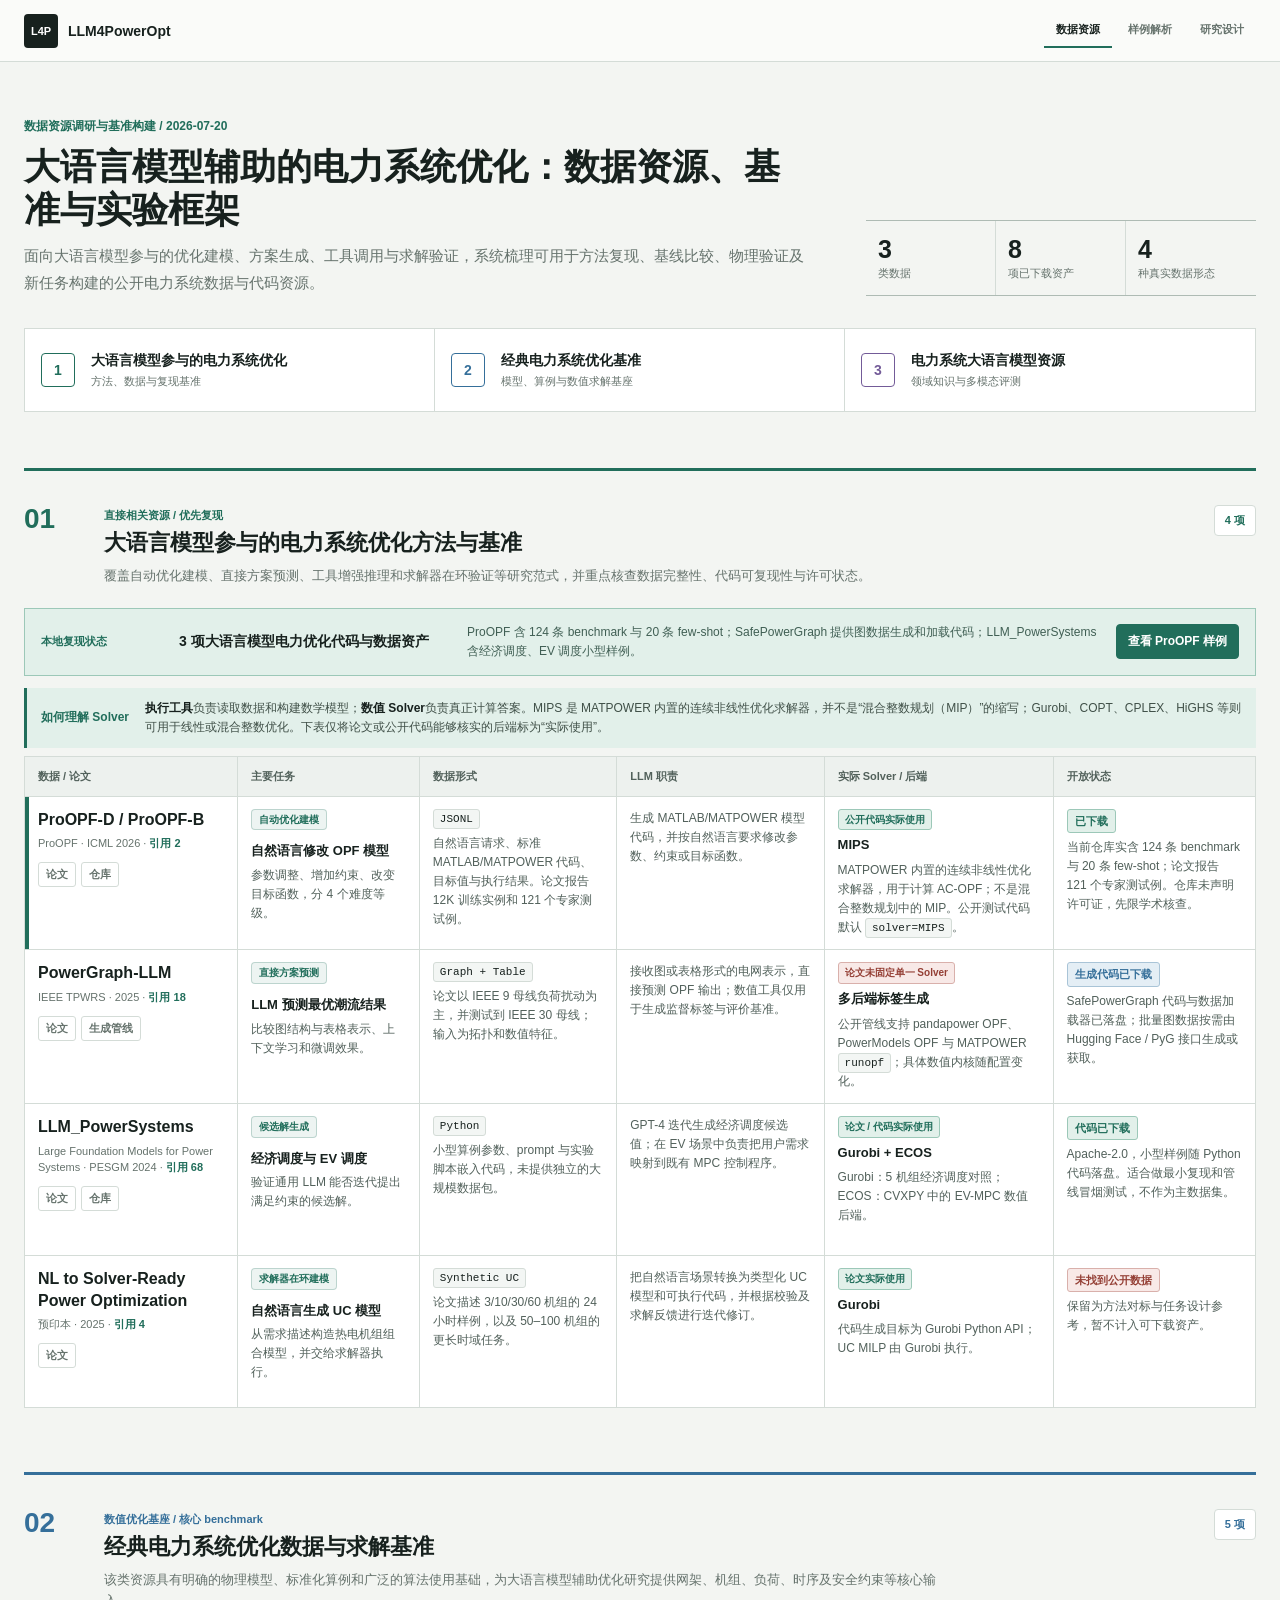
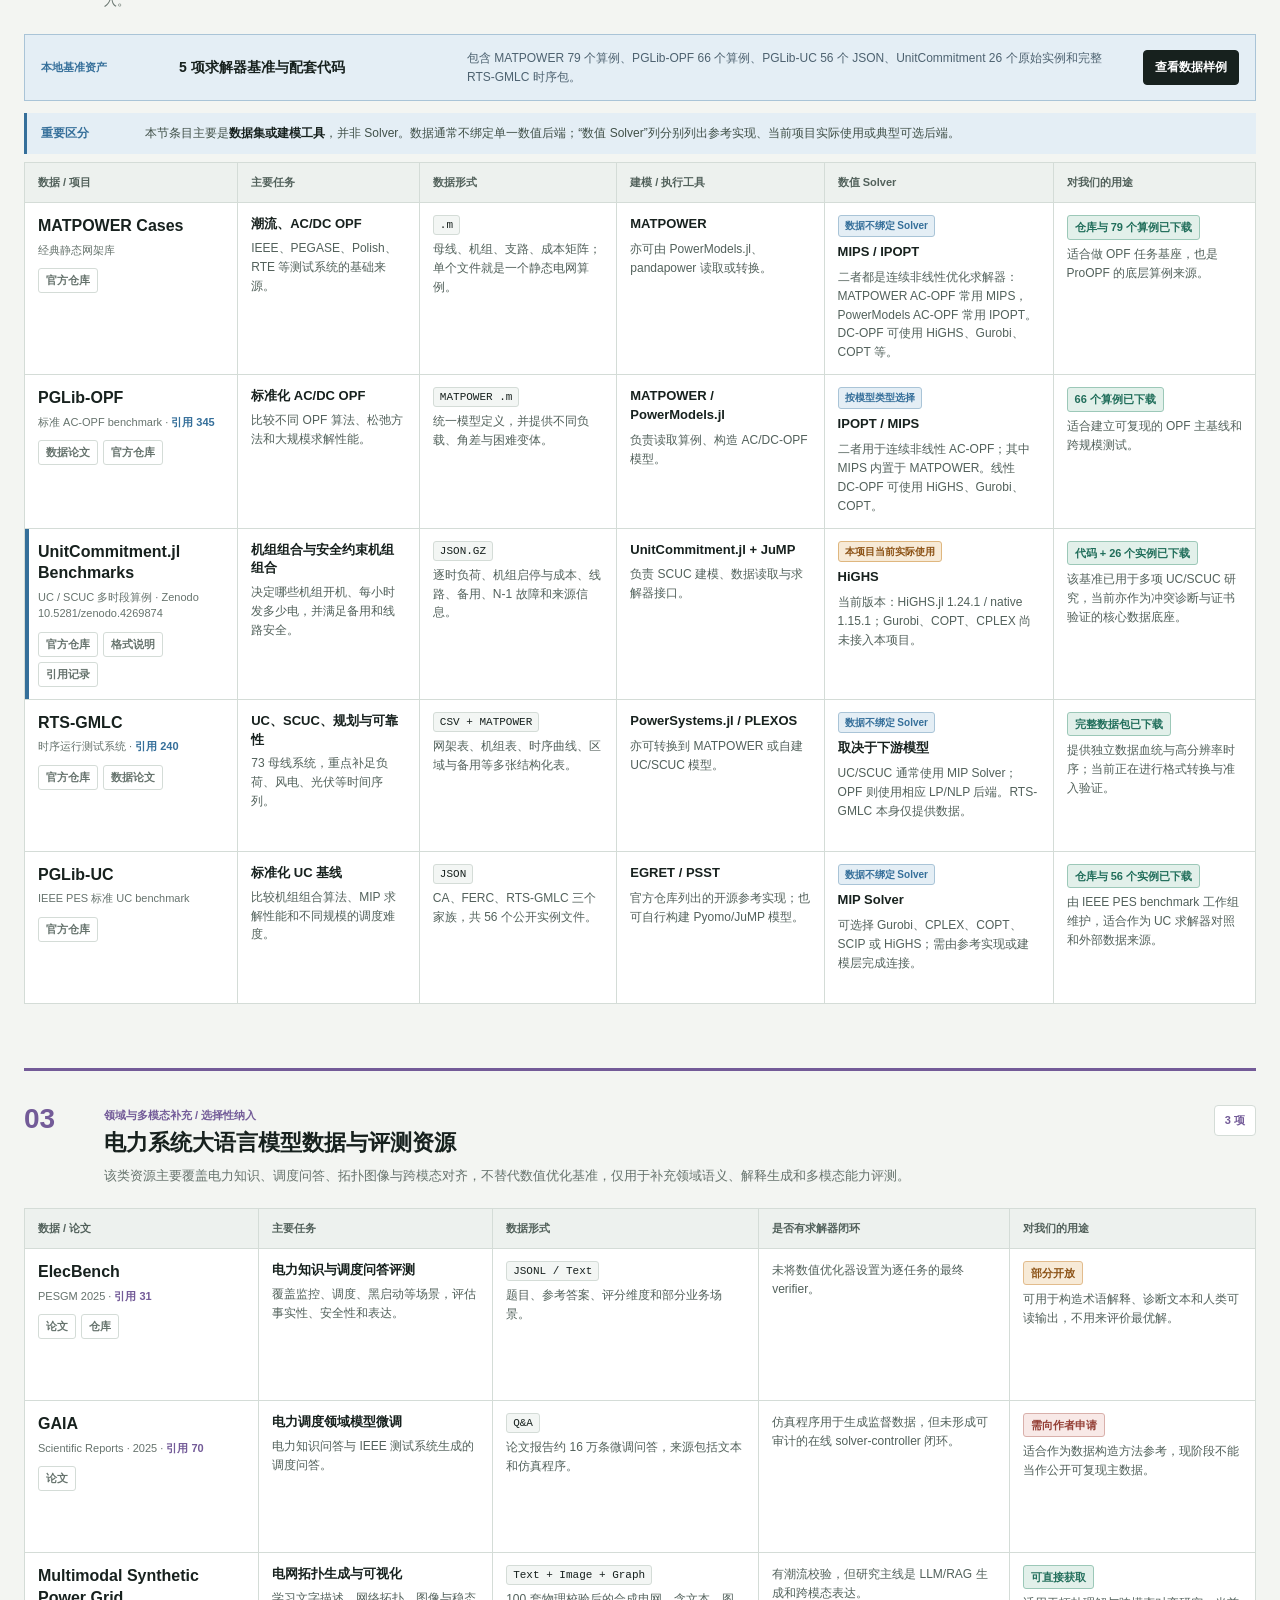
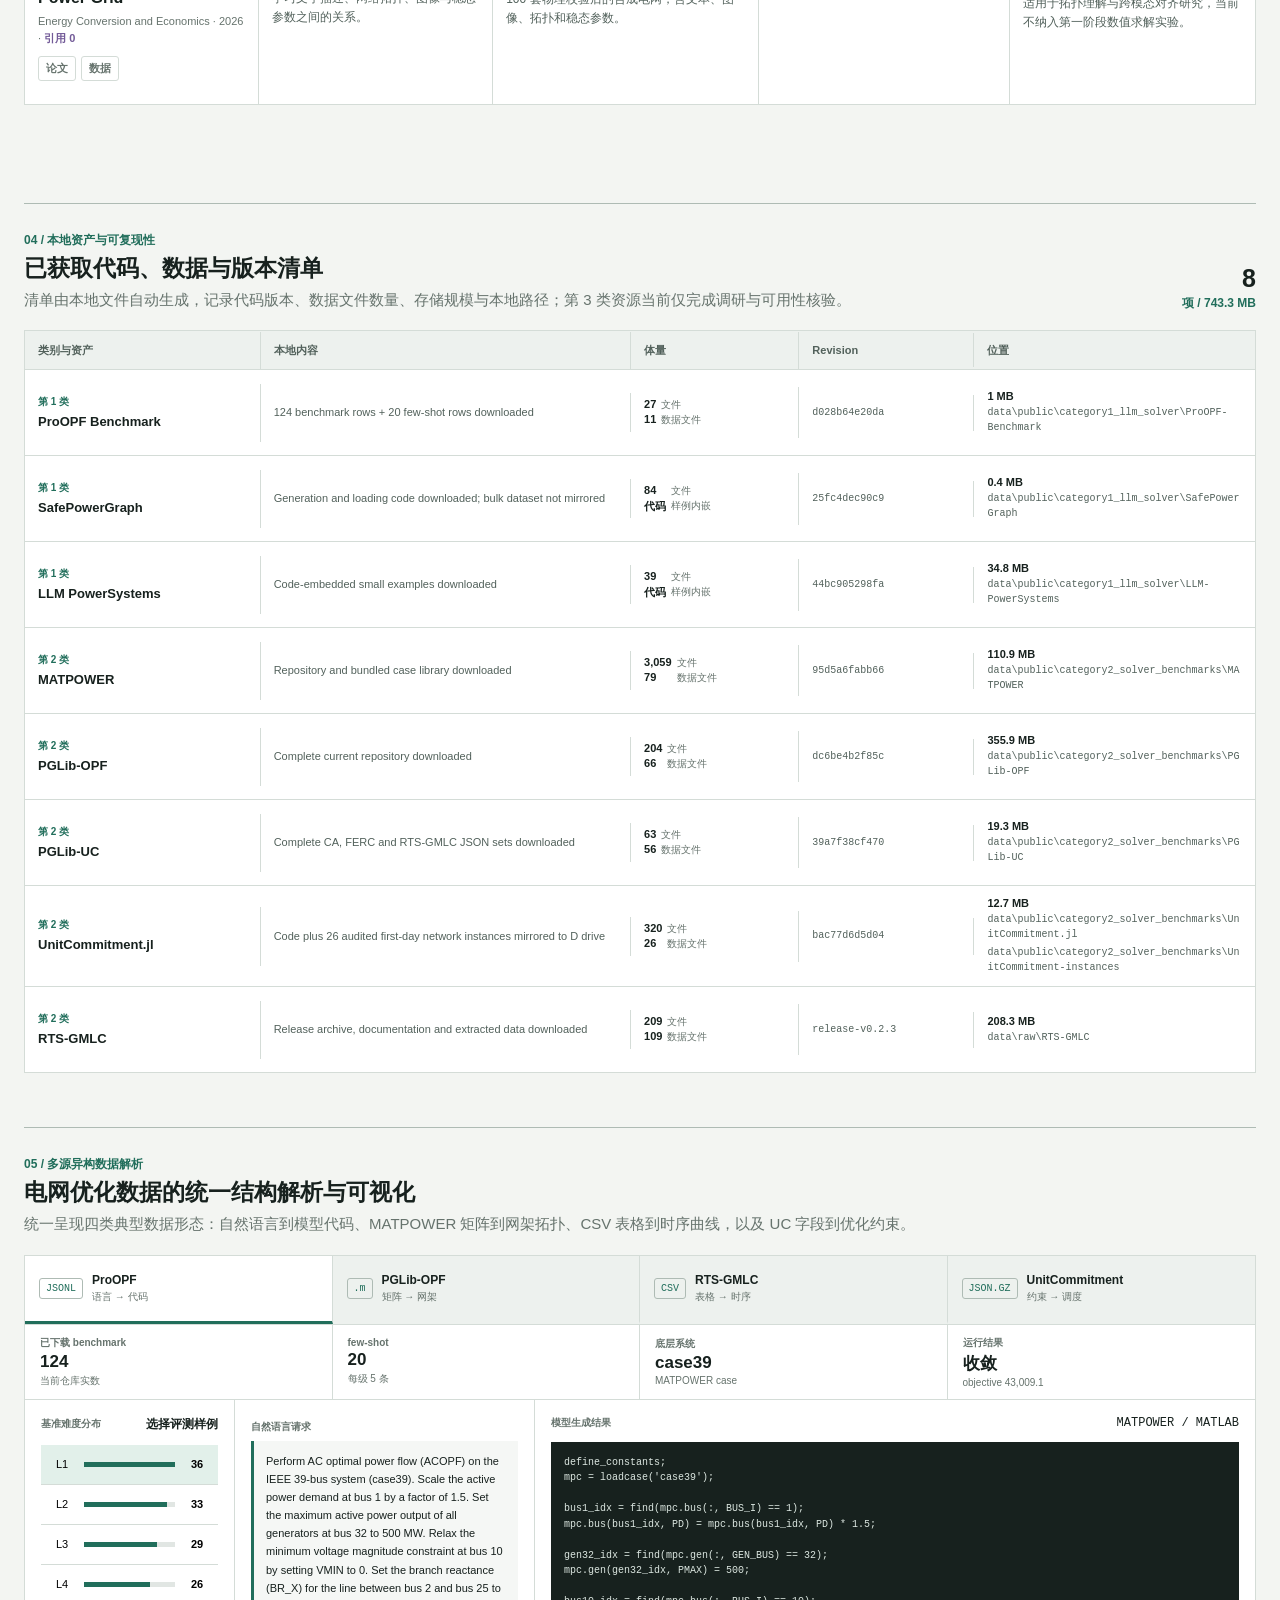
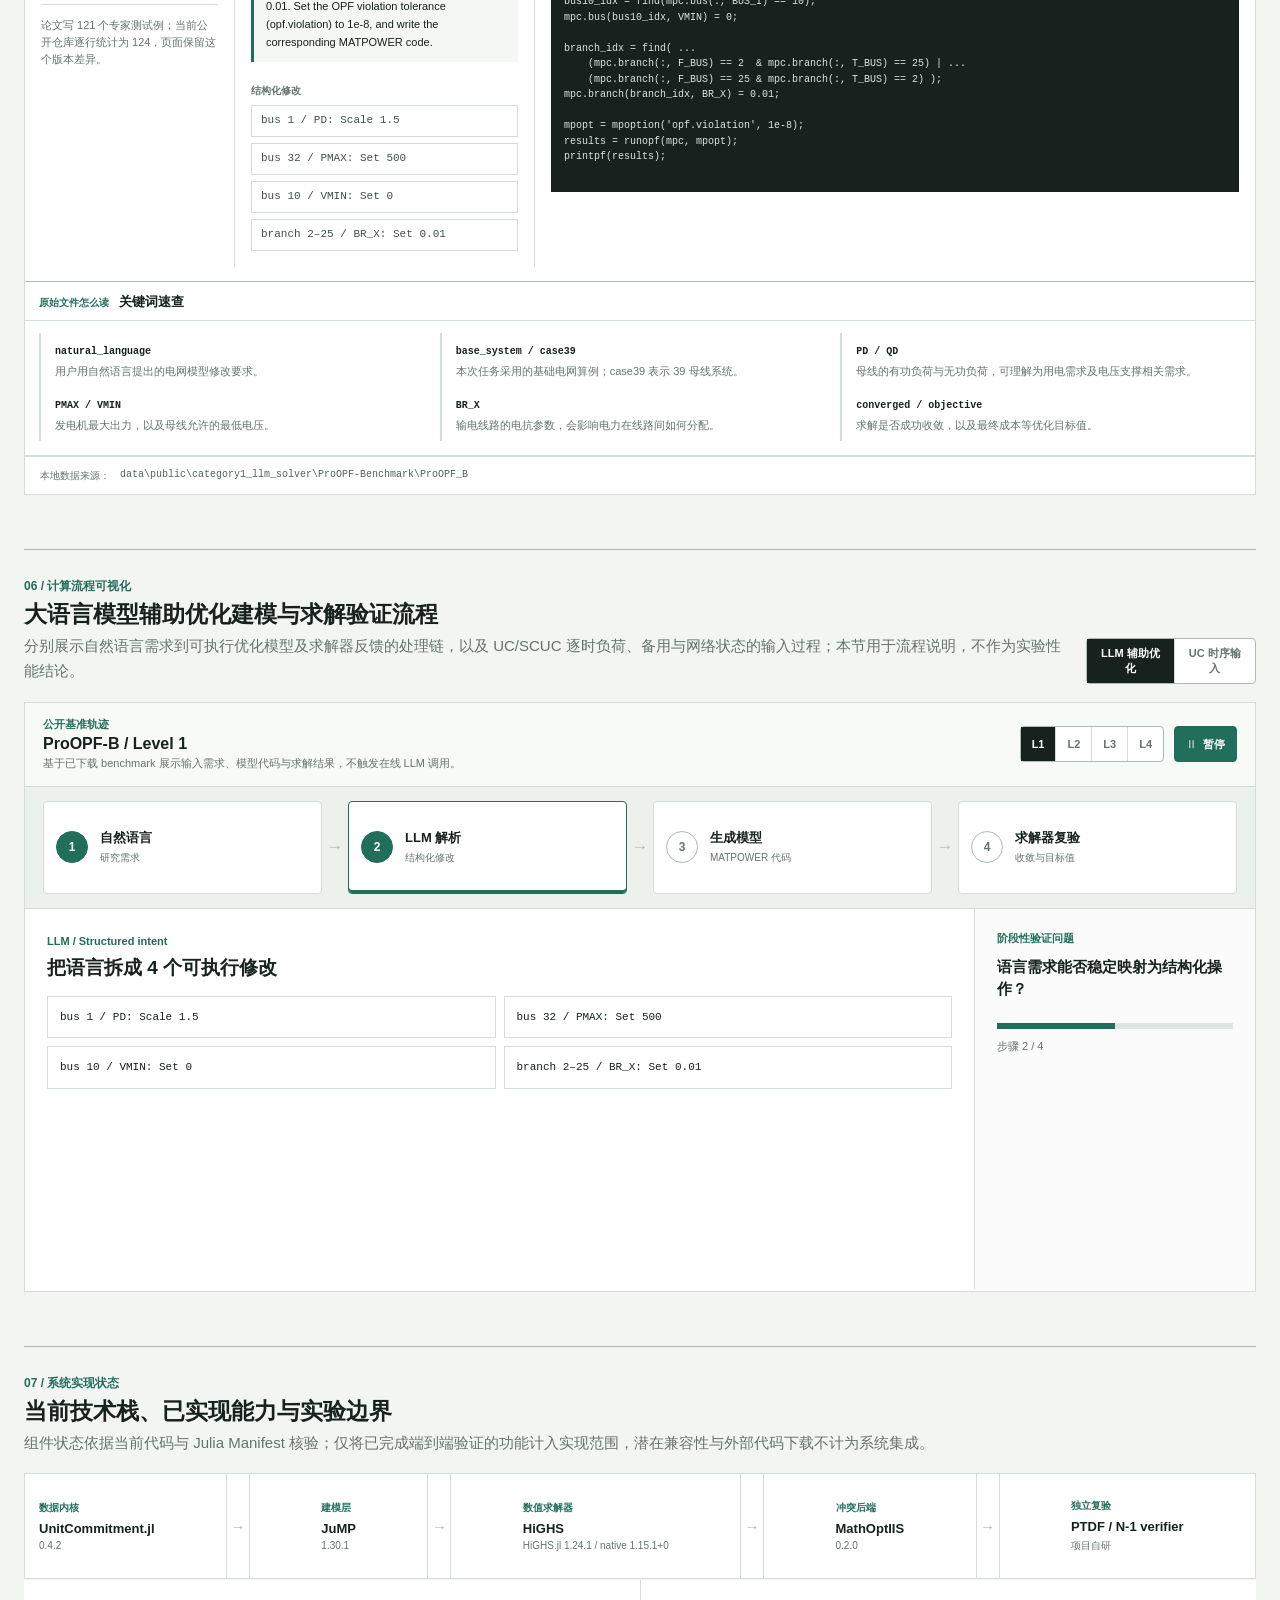
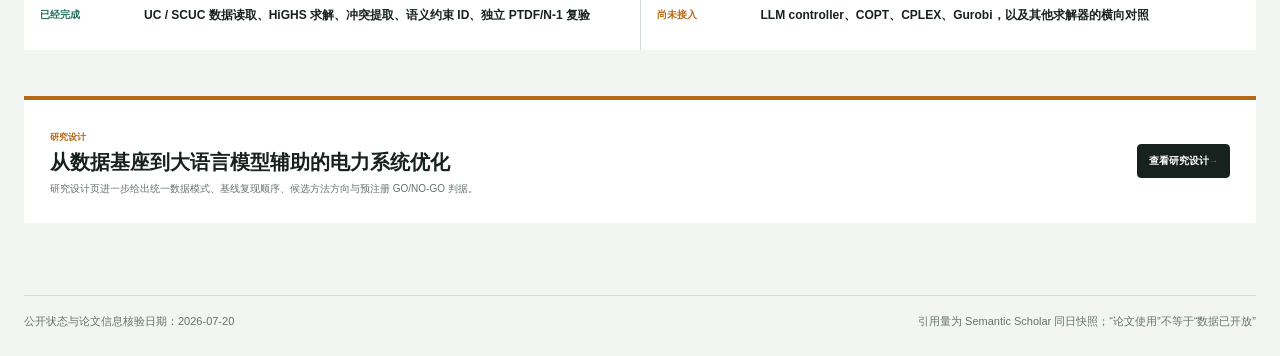
==== dataset/index.html @ afc57463 "update" ====
<!doctype html>
<html lang="zh-CN">
<head>
  <meta charset="utf-8">
  <meta name="viewport" content="width=device-width, initial-scale=1">
  <meta name="color-scheme" content="light">
  <title>大语言模型辅助的电力系统优化｜数据资源、基准与实验框架</title>
  <link rel="stylesheet" href="styles.css">
</head>
<body>
  <header class="site-header">
    <a class="brand" href="#top" aria-label="返回顶部">
      <span>L4P</span>
      <strong>LLM4PowerOpt</strong>
    </a>
    <nav class="header-nav" aria-label="页面导航">
      <a class="is-active" href="index.html">数据资源</a>
      <a href="#examples">样例解析</a>
      <a href="research.html">研究设计</a>
    </nav>
  </header>

  <main id="top">
    <section class="survey-intro">
      <div class="section-number">数据资源调研与基准构建 / 2026-07-20</div>
      <div class="survey-intro-grid">
        <div>
          <h1>大语言模型辅助的电力系统优化：数据资源、基准与实验框架</h1>
          <p>面向大语言模型参与的优化建模、方案生成、工具调用与求解验证，系统梳理可用于方法复现、基线比较、物理验证及新任务构建的公开电力系统数据与代码资源。</p>
        </div>
        <dl class="survey-stats">
          <div><dt>3</dt><dd>类数据</dd></div>
          <div><dt>8</dt><dd>项已下载资产</dd></div>
          <div><dt>4</dt><dd>种真实数据形态</dd></div>
        </dl>
      </div>
      <div class="category-map" aria-label="三类数据定义">
        <a href="#category-1" style="--category:#216e5b"><b>1</b><span><strong>大语言模型参与的电力系统优化</strong><small>方法、数据与复现基准</small></span></a>
        <a href="#category-2" style="--category:#356f9a"><b>2</b><span><strong>经典电力系统优化基准</strong><small>模型、算例与数值求解基座</small></span></a>
        <a href="#category-3" style="--category:#735b98"><b>3</b><span><strong>电力系统大语言模型资源</strong><small>领域知识与多模态评测</small></span></a>
      </div>
    </section>

    <section class="survey-category category-one" id="category-1">
      <header class="category-header">
        <div class="category-index">01</div>
        <div>
          <span>直接相关资源 / 优先复现</span>
          <h2>大语言模型参与的电力系统优化方法与基准</h2>
          <p>覆盖自动优化建模、直接方案预测、工具增强推理和求解器在环验证等研究范式，并重点核查数据完整性、代码可复现性与许可状态。</p>
        </div>
        <strong class="category-count">4 项</strong>
      </header>

      <div class="current-assets llm-assets">
        <span>本地复现状态</span>
        <strong>3 项大语言模型电力优化代码与数据资产</strong>
        <p>ProOPF 含 124 条 benchmark 与 20 条 few-shot；SafePowerGraph 提供图数据生成和加载代码；LLM_PowerSystems 含经济调度、EV 调度小型样例。</p>
        <a href="#examples">查看 ProOPF 样例</a>
      </div>

      <div class="solver-definition">
        <strong>如何理解 Solver</strong><span><b>执行工具</b>负责读取数据和构建数学模型；<b>数值 Solver</b>负责真正计算答案。MIPS 是 MATPOWER 内置的连续非线性优化求解器，并不是“混合整数规划（MIP）”的缩写；Gurobi、COPT、CPLEX、HiGHS 等则可用于线性或混合整数优化。下表仅将论文或公开代码能够核实的后端标为“实际使用”。</span>
      </div>

      <div class="resource-table six-column llm-method-table" role="table" aria-label="大语言模型参与的电力系统优化数据与方法">
        <div class="resource-head" role="row">
          <span>数据 / 论文</span><span>主要任务</span><span>数据形式</span><span>LLM 职责</span><span>实际 Solver / 后端</span><span>开放状态</span>
        </div>
        <article class="resource-row featured" role="row">
          <div class="resource-name">
            <b>ProOPF-D / ProOPF-B</b>
            <small>ProOPF · ICML 2026 · <em class="cite-count">引用 2</em></small>
            <div class="resource-links"><a href="https://arxiv.org/abs/2602.03070" target="_blank" rel="noreferrer">论文</a><a href="https://github.com/shenchao188/ProOPF-Benchamrk-Dataset" target="_blank" rel="noreferrer">仓库</a></div>
          </div>
          <div><span class="method-tag">自动优化建模</span><strong>自然语言修改 OPF 模型</strong><p>参数调整、增加约束、改变目标函数，分 4 个难度等级。</p></div>
          <div><code>JSONL</code><p>自然语言请求、标准 MATLAB/MATPOWER 代码、目标值与执行结果。论文报告 12K 训练实例和 121 个专家测试例。</p></div>
          <div><p>生成 MATLAB/MATPOWER 模型代码，并按自然语言要求修改参数、约束或目标函数。</p></div>
          <div class="solver-cell"><span class="solver-status actual">公开代码实际使用</span><strong>MIPS</strong><p>MATPOWER 内置的连续非线性优化求解器，用于计算 AC-OPF；不是混合整数规划中的 MIP。公开测试代码默认 <code>solver=MIPS</code>。</p></div>
          <div><span class="status open">已下载</span><p>当前仓库实含 124 条 benchmark 与 20 条 few-shot；论文报告 121 个专家测试例。仓库未声明许可证，先限学术核查。</p></div>
        </article>

        <article class="resource-row" role="row">
          <div class="resource-name">
            <b>PowerGraph-LLM</b>
            <small>IEEE TPWRS · 2025 · <em class="cite-count">引用 18</em></small>
            <div class="resource-links"><a href="https://arxiv.org/abs/2501.07639" target="_blank" rel="noreferrer">论文</a><a href="https://github.com/yamizi/SafePowerGraph" target="_blank" rel="noreferrer">生成管线</a></div>
          </div>
          <div><span class="method-tag">直接方案预测</span><strong>LLM 预测最优潮流结果</strong><p>比较图结构与表格表示、上下文学习和微调效果。</p></div>
          <div><code>Graph + Table</code><p>论文以 IEEE 9 母线负荷扰动为主，并测试到 IEEE 30 母线；输入为拓扑和数值特征。</p></div>
          <div><p>接收图或表格形式的电网表示，直接预测 OPF 输出；数值工具仅用于生成监督标签与评价基准。</p></div>
          <div class="solver-cell"><span class="solver-status unspecified">论文未固定单一 Solver</span><strong>多后端标签生成</strong><p>公开管线支持 pandapower OPF、PowerModels OPF 与 MATPOWER <code>runopf</code>；具体数值内核随配置变化。</p></div>
          <div><span class="status reproducible">生成代码已下载</span><p>SafePowerGraph 代码与数据加载器已落盘；批量图数据按需由 Hugging Face / PyG 接口生成或获取。</p></div>
        </article>

        <article class="resource-row" role="row">
          <div class="resource-name">
            <b>LLM_PowerSystems</b>
            <small>Large Foundation Models for Power Systems · PESGM 2024 · <em class="cite-count">引用 68</em></small>
            <div class="resource-links"><a href="https://arxiv.org/abs/2312.07044" target="_blank" rel="noreferrer">论文</a><a href="https://github.com/chennnnnyize/LLM_PowerSystems" target="_blank" rel="noreferrer">仓库</a></div>
          </div>
          <div><span class="method-tag">候选解生成</span><strong>经济调度与 EV 调度</strong><p>验证通用 LLM 能否迭代提出满足约束的候选解。</p></div>
          <div><code>Python</code><p>小型算例参数、prompt 与实验脚本嵌入代码，未提供独立的大规模数据包。</p></div>
          <div><p>GPT-4 迭代生成经济调度候选值；在 EV 场景中负责把用户需求映射到既有 MPC 控制程序。</p></div>
          <div class="solver-cell"><span class="solver-status actual">论文 / 代码实际使用</span><strong>Gurobi + ECOS</strong><p>Gurobi：5 机组经济调度对照；ECOS：CVXPY 中的 EV-MPC 数值后端。</p></div>
          <div><span class="status open">代码已下载</span><p>Apache-2.0，小型样例随 Python 代码落盘。适合做最小复现和管线冒烟测试，不作为主数据集。</p></div>
        </article>

        <article class="resource-row" role="row">
          <div class="resource-name">
            <b>NL to Solver-Ready Power Optimization</b>
            <small>预印本 · 2025 · <em class="cite-count">引用 4</em></small>
            <div class="resource-links"><a href="https://arxiv.org/abs/2508.08147" target="_blank" rel="noreferrer">论文</a></div>
          </div>
          <div><span class="method-tag">求解器在环建模</span><strong>自然语言生成 UC 模型</strong><p>从需求描述构造热电机组组合模型，并交给求解器执行。</p></div>
          <div><code>Synthetic UC</code><p>论文描述 3/10/30/60 机组的 24 小时样例，以及 50–100 机组的更长时域任务。</p></div>
          <div><p>把自然语言场景转换为类型化 UC 模型和可执行代码，并根据校验及求解反馈进行迭代修订。</p></div>
          <div class="solver-cell"><span class="solver-status actual">论文实际使用</span><strong>Gurobi</strong><p>代码生成目标为 Gurobi Python API；UC MILP 由 Gurobi 执行。</p></div>
          <div><span class="status closed">未找到公开数据</span><p>保留为方法对标与任务设计参考，暂不计入可下载资产。</p></div>
        </article>
      </div>
    </section>

    <section class="survey-category category-two" id="category-2">
      <header class="category-header">
        <div class="category-index">02</div>
        <div>
          <span>数值优化基座 / 核心 benchmark</span>
          <h2>经典电力系统优化数据与求解基准</h2>
          <p>该类资源具有明确的物理模型、标准化算例和广泛的算法使用基础，为大语言模型辅助优化研究提供网架、机组、负荷、时序及安全约束等核心输入。</p>
        </div>
        <strong class="category-count">5 项</strong>
      </header>

      <div class="current-assets">
        <span>本地基准资产</span>
        <strong>5 项求解器基准与配套代码</strong>
        <p>包含 MATPOWER 79 个算例、PGLib-OPF 66 个算例、PGLib-UC 56 个 JSON、UnitCommitment 26 个原始实例和完整 RTS-GMLC 时序包。</p>
        <a href="#examples">查看数据样例</a>
      </div>

      <div class="solver-definition solver-definition-blue">
        <strong>重要区分</strong><span>本节条目主要是<b>数据集或建模工具</b>，并非 Solver。数据通常不绑定单一数值后端；“数值 Solver”列分别列出参考实现、当前项目实际使用或典型可选后端。</span>
      </div>

      <div class="resource-table six-column benchmark-solver-table" role="table" aria-label="求解器使用的公开电网数据">
        <div class="resource-head" role="row">
          <span>数据 / 项目</span><span>主要任务</span><span>数据形式</span><span>建模 / 执行工具</span><span>数值 Solver</span><span>对我们的用途</span>
        </div>
        <article class="resource-row" role="row">
          <div class="resource-name"><b>MATPOWER Cases</b><small>经典静态网架库</small><div class="resource-links"><a href="https://github.com/MATPOWER/matpower" target="_blank" rel="noreferrer">官方仓库</a></div></div>
          <div><strong>潮流、AC/DC OPF</strong><p>IEEE、PEGASE、Polish、RTE 等测试系统的基础来源。</p></div>
          <div><code>.m</code><p>母线、机组、支路、成本矩阵；单个文件就是一个静态电网算例。</p></div>
          <div class="tool-cell"><strong>MATPOWER</strong><p>亦可由 PowerModels.jl、pandapower 读取或转换。</p></div>
          <div class="solver-cell"><span class="solver-status compatible">数据不绑定 Solver</span><strong>MIPS / IPOPT</strong><p>二者都是连续非线性优化求解器：MATPOWER AC-OPF 常用 MIPS，PowerModels AC-OPF 常用 IPOPT。DC-OPF 可使用 HiGHS、Gurobi、COPT 等。</p></div>
          <div><span class="status open">仓库与 79 个算例已下载</span><p>适合做 OPF 任务基座，也是 ProOPF 的底层算例来源。</p></div>
        </article>

        <article class="resource-row" role="row">
          <div class="resource-name"><b>PGLib-OPF</b><small>标准 AC-OPF benchmark · <em class="cite-count">引用 345</em></small><div class="resource-links"><a href="https://arxiv.org/abs/1908.02788" target="_blank" rel="noreferrer">数据论文</a><a href="https://github.com/power-grid-lib/pglib-opf" target="_blank" rel="noreferrer">官方仓库</a></div></div>
          <div><strong>标准化 AC/DC OPF</strong><p>比较不同 OPF 算法、松弛方法和大规模求解性能。</p></div>
          <div><code>MATPOWER .m</code><p>统一模型定义，并提供不同负载、角差与困难变体。</p></div>
          <div class="tool-cell"><strong>MATPOWER / PowerModels.jl</strong><p>负责读取算例、构造 AC/DC-OPF 模型。</p></div>
          <div class="solver-cell"><span class="solver-status compatible">按模型类型选择</span><strong>IPOPT / MIPS</strong><p>二者用于连续非线性 AC-OPF；其中 MIPS 内置于 MATPOWER。线性 DC-OPF 可使用 HiGHS、Gurobi、COPT。</p></div>
          <div><span class="status open">66 个算例已下载</span><p>适合建立可复现的 OPF 主基线和跨规模测试。</p></div>
        </article>

        <article class="resource-row featured-blue" role="row">
          <div class="resource-name"><b>UnitCommitment.jl Benchmarks</b><small>UC / SCUC 多时段算例 · Zenodo 10.5281/zenodo.4269874</small><div class="resource-links"><a href="https://github.com/ANL-CEEESA/UnitCommitment.jl" target="_blank" rel="noreferrer">官方仓库</a><a href="https://anl-ceeesa.github.io/UnitCommitment.jl/0.3/format/" target="_blank" rel="noreferrer">格式说明</a><a href="https://doi.org/10.5281/zenodo.4269874" target="_blank" rel="noreferrer">引用记录</a></div></div>
          <div><strong>机组组合与安全约束机组组合</strong><p>决定哪些机组开机、每小时发多少电，并满足备用和线路安全。</p></div>
          <div><code>JSON.GZ</code><p>逐时负荷、机组启停与成本、线路、备用、N-1 故障和来源信息。</p></div>
          <div class="tool-cell"><strong>UnitCommitment.jl + JuMP</strong><p>负责 SCUC 建模、数据读取与求解器接口。</p></div>
          <div class="solver-cell"><span class="solver-status current">本项目当前实际使用</span><strong>HiGHS</strong><p>当前版本：HiGHS.jl 1.24.1 / native 1.15.1；Gurobi、COPT、CPLEX 尚未接入本项目。</p></div>
          <div><span class="status open">代码 + 26 个实例已下载</span><p>该基准已用于多项 UC/SCUC 研究，当前亦作为冲突诊断与证书验证的核心数据底座。</p></div>
        </article>

        <article class="resource-row" role="row">
          <div class="resource-name"><b>RTS-GMLC</b><small>时序运行测试系统 · <em class="cite-count">引用 240</em></small><div class="resource-links"><a href="https://github.com/GridMod/RTS-GMLC" target="_blank" rel="noreferrer">官方仓库</a><a href="https://doi.org/10.1109/TPWRS.2019.2925557" target="_blank" rel="noreferrer">数据论文</a></div></div>
          <div><strong>UC、SCUC、规划与可靠性</strong><p>73 母线系统，重点补足负荷、风电、光伏等时间序列。</p></div>
          <div><code>CSV + MATPOWER</code><p>网架表、机组表、时序曲线、区域与备用等多张结构化表。</p></div>
          <div class="tool-cell"><strong>PowerSystems.jl / PLEXOS</strong><p>亦可转换到 MATPOWER 或自建 UC/SCUC 模型。</p></div>
          <div class="solver-cell"><span class="solver-status compatible">数据不绑定 Solver</span><strong>取决于下游模型</strong><p>UC/SCUC 通常使用 MIP Solver；OPF 则使用相应 LP/NLP 后端。RTS-GMLC 本身仅提供数据。</p></div>
          <div><span class="status open">完整数据包已下载</span><p>提供独立数据血统与高分辨率时序；当前正在进行格式转换与准入验证。</p></div>
        </article>

        <article class="resource-row" role="row">
          <div class="resource-name"><b>PGLib-UC</b><small>IEEE PES 标准 UC benchmark</small><div class="resource-links"><a href="https://github.com/power-grid-lib/pglib-uc" target="_blank" rel="noreferrer">官方仓库</a></div></div>
          <div><strong>标准化 UC 基线</strong><p>比较机组组合算法、MIP 求解性能和不同规模的调度难度。</p></div>
          <div><code>JSON</code><p>CA、FERC、RTS-GMLC 三个家族，共 56 个公开实例文件。</p></div>
          <div class="tool-cell"><strong>EGRET / PSST</strong><p>官方仓库列出的开源参考实现；也可自行构建 Pyomo/JuMP 模型。</p></div>
          <div class="solver-cell"><span class="solver-status compatible">数据不绑定 Solver</span><strong>MIP Solver</strong><p>可选择 Gurobi、CPLEX、COPT、SCIP 或 HiGHS；需由参考实现或建模层完成连接。</p></div>
          <div><span class="status open">仓库与 56 个实例已下载</span><p>由 IEEE PES benchmark 工作组维护，适合作为 UC 求解器对照和外部数据来源。</p></div>
        </article>
      </div>
    </section>

    <section class="survey-category category-three" id="category-3">
      <header class="category-header">
        <div class="category-index">03</div>
        <div>
          <span>领域与多模态补充 / 选择性纳入</span>
          <h2>电力系统大语言模型数据与评测资源</h2>
          <p>该类资源主要覆盖电力知识、调度问答、拓扑图像与跨模态对齐，不替代数值优化基准，仅用于补充领域语义、解释生成和多模态能力评测。</p>
        </div>
        <strong class="category-count">3 项</strong>
      </header>

      <div class="resource-table" role="table" aria-label="LLM使用的其他电网数据">
        <div class="resource-head" role="row">
          <span>数据 / 论文</span><span>主要任务</span><span>数据形式</span><span>是否有求解器闭环</span><span>对我们的用途</span>
        </div>
        <article class="resource-row" role="row">
          <div class="resource-name"><b>ElecBench</b><small>PESGM 2025 · <em class="cite-count">引用 31</em></small><div class="resource-links"><a href="https://arxiv.org/abs/2407.05365" target="_blank" rel="noreferrer">论文</a><a href="https://github.com/xiyuan-zhou/ElecBench-a-Power-Dispatch-Evaluation-Benchmark-for-Large-Language-Models" target="_blank" rel="noreferrer">仓库</a></div></div>
          <div><strong>电力知识与调度问答评测</strong><p>覆盖监控、调度、黑启动等场景，评估事实性、安全性和表达。</p></div>
          <div><code>JSONL / Text</code><p>题目、参考答案、评分维度和部分业务场景。</p></div>
          <div><p>未将数值优化器设置为逐任务的最终 verifier。</p></div>
          <div><span class="status partial">部分开放</span><p>可用于构造术语解释、诊断文本和人类可读输出，不用来评价最优解。</p></div>
        </article>

        <article class="resource-row" role="row">
          <div class="resource-name"><b>GAIA</b><small>Scientific Reports · 2025 · <em class="cite-count">引用 70</em></small><div class="resource-links"><a href="https://www.nature.com/articles/s41598-025-91940-x" target="_blank" rel="noreferrer">论文</a></div></div>
          <div><strong>电力调度领域模型微调</strong><p>电力知识问答与 IEEE 测试系统生成的调度问答。</p></div>
          <div><code>Q&amp;A</code><p>论文报告约 16 万条微调问答，来源包括文本和仿真程序。</p></div>
          <div><p>仿真程序用于生成监督数据，但未形成可审计的在线 solver-controller 闭环。</p></div>
          <div><span class="status closed">需向作者申请</span><p>适合作为数据构造方法参考，现阶段不能当作公开可复现主数据。</p></div>
        </article>

        <article class="resource-row" role="row">
          <div class="resource-name"><b>Multimodal Synthetic Power Grid</b><small>Energy Conversion and Economics · 2026 · <em class="cite-count">引用 0</em></small><div class="resource-links"><a href="https://doi.org/10.1049/enc2.70037" target="_blank" rel="noreferrer">论文</a><a href="https://huggingface.co/datasets/syllable604/Multimodal_synthetic_power_grid" target="_blank" rel="noreferrer">数据</a></div></div>
          <div><strong>电网拓扑生成与可视化</strong><p>学习文字描述、网络拓扑、图像与稳态参数之间的关系。</p></div>
          <div><code>Text + Image + Graph</code><p>100 套物理校验后的合成电网，含文本、图像、拓扑和稳态参数。</p></div>
          <div><p>有潮流校验，但研究主线是 LLM/RAG 生成和跨模态表达。</p></div>
          <div><span class="status open">可直接获取</span><p>适用于拓扑理解与跨模态对齐研究，当前不纳入第一阶段数值求解实验。</p></div>
        </article>
      </div>
    </section>

    <section class="asset-section" id="local-assets" aria-labelledby="asset-title">
      <div class="section-heading">
        <div>
          <span>04 / 本地资产与可复现性</span>
          <h2 id="asset-title">已获取代码、数据与版本清单</h2>
          <p>清单由本地文件自动生成，记录代码版本、数据文件数量、存储规模与本地路径；第 3 类资源当前仅完成调研与可用性核验。</p>
        </div>
        <div class="asset-total" id="asset-total"><strong>--</strong><span>本地资产</span></div>
      </div>
      <div class="asset-inventory" id="asset-inventory" aria-live="polite"></div>
    </section>

    <section class="source-lab-section" id="examples" aria-labelledby="source-lab-title">
      <div class="section-heading">
        <div>
          <span>05 / 多源异构数据解析</span>
          <h2 id="source-lab-title">电网优化数据的统一结构解析与可视化</h2>
          <p>统一呈现四类典型数据形态：自然语言到模型代码、MATPOWER 矩阵到网架拓扑、CSV 表格到时序曲线，以及 UC 字段到优化约束。</p>
        </div>
      </div>
      <nav class="source-tabs" id="source-tabs" aria-label="选择数据样例"></nav>
      <div class="source-visualizer" id="source-visualizer" aria-live="polite"></div>
      <div class="uc-deep-dive" id="uc-detail" hidden>
        <div class="uc-detail-heading">
          <div>
            <span>UnitCommitment 数据模式解析</span>
            <h3 id="format-title">UC/SCUC 实例的字段语义与约束映射</h3>
            <p>四个切换项对应 21 套已接入网架的来源家族，用于比较不同系统的数据结构与语义覆盖。</p>
          </div>
          <div class="dataset-switch" data-dataset-switch aria-label="选择数据家族"></div>
        </div>
        <div class="format-explorer">
          <nav class="field-list" id="field-list" aria-label="JSON字段"></nav>
          <div class="field-explanation">
            <span id="field-key">Buses</span>
            <h3 id="field-label">母线与负荷</h3>
            <p id="field-description"></p>
            <div class="reading-guide">
              <span>一句话理解</span>
              <strong id="plain-summary"></strong>
              <ul id="plain-points"></ul>
            </div>
          </div>
          <pre class="json-preview" aria-label="JSON数据片段"><code id="json-preview"></code></pre>
        </div>
      </div>
    </section>

    <section class="example-section" aria-labelledby="example-title">
      <div class="section-heading">
        <div>
          <span>06 / 计算流程可视化</span>
          <h2 id="example-title">大语言模型辅助优化建模与求解验证流程</h2>
          <p>分别展示自然语言需求到可执行优化模型及求解器反馈的处理链，以及 UC/SCUC 逐时负荷、备用与网络状态的输入过程；本节用于流程说明，不作为实验性能结论。</p>
        </div>
        <div class="visual-controls">
          <div class="viz-mode-switch" aria-label="选择可视化模式">
            <button type="button" class="is-active" data-viz-mode="llm">LLM 辅助优化</button>
            <button type="button" data-viz-mode="uc">UC 时序输入</button>
          </div>
          <div class="dataset-switch" id="uc-runner-switch" data-dataset-switch aria-label="选择运行样例" hidden></div>
        </div>
      </div>

      <div class="llmopt-runner" id="llmopt-runner" aria-live="polite"></div>

      <div class="runner" id="uc-runner" hidden>
        <header class="runner-header">
          <div><span id="runner-dataset">PEGASE</span><strong id="runner-example">case89pegase / 2017-01-01</strong></div>
          <div class="runner-control">
            <button id="play-button" type="button" aria-label="暂停播放"><span aria-hidden="true">Ⅱ</span><strong>暂停</strong></button>
            <div><span>当前时刻</span><strong id="hour-label">第 1 小时</strong></div>
          </div>
        </header>
        <div class="runner-body">
          <section class="network-panel" aria-labelledby="network-title">
            <div class="panel-title">
              <div><span>网架样例</span><h3 id="network-title">网架结构与节点负荷</h3></div>
              <div class="network-legend"><span><i class="load-dot"></i>负荷</span><span><i class="generator-dot"></i>机组</span></div>
            </div>
            <div class="network-canvas-wrap"><canvas id="network-canvas" role="img" aria-label="电网结构随负荷变化图"></canvas></div>
            <p id="network-note"></p>
          </section>
          <section class="time-panel" aria-labelledby="time-title">
            <div class="panel-title"><div><span>时序曲线</span><h3 id="time-title">全网逐时负荷与备用需求</h3></div></div>
            <div class="metric-row">
              <div><span>当前负荷</span><strong id="metric-load">0 MW</strong></div>
              <div><span>备用需求</span><strong id="metric-reserve">0 MW</strong></div>
              <div><span>机组容量上限</span><strong id="metric-capacity">0 MW</strong></div>
            </div>
            <div class="chart-wrap"><canvas id="load-chart" role="img" aria-label="逐小时总负荷曲线"></canvas></div>
            <label class="time-slider"><span>1</span><input id="hour-slider" type="range" min="0" max="35" value="0" step="1" aria-label="选择小时"><span id="horizon-label">36小时</span></label>
            <div class="system-counts" id="system-counts"></div>
          </section>
        </div>
      </div>
    </section>

    <section class="stack-section" aria-labelledby="stack-title">
      <div class="section-heading">
        <div>
          <span>07 / 系统实现状态</span>
          <h2 id="stack-title">当前技术栈、已实现能力与实验边界</h2>
          <p>组件状态依据当前代码与 Julia Manifest 核验；仅将已完成端到端验证的功能计入实现范围，潜在兼容性与外部代码下载不计为系统集成。</p>
        </div>
      </div>
      <div class="stack-flow" id="stack-flow"></div>
      <div class="boundary-grid">
        <div class="boundary-done"><span>已经完成</span><strong>UC / SCUC 数据读取、HiGHS 求解、冲突提取、语义约束 ID、独立 PTDF/N-1 复验</strong></div>
        <div class="boundary-pending"><span>尚未接入</span><strong>LLM controller、COPT、CPLEX、Gurobi，以及其他求解器的横向对照</strong></div>
      </div>
    </section>

    <section class="next-page-band">
      <div><span>研究设计</span><h2>从数据基座到大语言模型辅助的电力系统优化</h2><p>研究设计页进一步给出统一数据模式、基线复现顺序、候选方法方向与预注册 GO/NO-GO 判据。</p></div>
      <a href="research.html">查看研究设计 <span aria-hidden="true">→</span></a>
    </section>
  </main>

  <footer>
    <span>公开状态与论文信息核验日期：2026-07-20</span>
    <span>引用量为 Semantic Scholar 同日快照；“论文使用”不等于“数据已开放”</span>
  </footer>

  <script src="catalog-data.js"></script>
  <script src="catalog.js"></script>
  <script src="data.js"></script>
  <script src="app.js"></script>
</body>
</html>
---- dataset/styles.css ----
:root {
  --bg: #f3f5f2;
  --surface: #ffffff;
  --ink: #17211e;
  --muted: #66736d;
  --line: #d4dcd7;
  --line-strong: #aebbb4;
  --green: #216e5b;
  --green-soft: #e2f0ea;
  --blue: #356f9a;
  --blue-soft: #e4eef5;
  --amber: #b66a18;
  --amber-soft: #f7ead7;
  --violet: #735b98;
  --violet-soft: #eee9f5;
  --red: #b54c40;
  font-family: "Segoe UI", "Microsoft YaHei UI", Arial, sans-serif;
  color: var(--ink);
  background: var(--bg);
  letter-spacing: 0;
}

* {
  box-sizing: border-box;
  letter-spacing: 0;
}

[hidden] {
  display: none !important;
}

html {
  min-width: 320px;
  scroll-behavior: smooth;
}

body {
  margin: 0;
  min-width: 320px;
  min-height: 100vh;
  background: var(--bg);
  color: var(--ink);
}

button,
input {
  font: inherit;
}

button,
a {
  -webkit-tap-highlight-color: transparent;
}

.site-header {
  position: sticky;
  top: 0;
  z-index: 20;
  display: flex;
  align-items: center;
  justify-content: space-between;
  min-height: 62px;
  padding: 10px max(24px, calc((100vw - 1360px) / 2));
  border-bottom: 1px solid var(--line);
  background: rgba(250, 251, 249, 0.96);
  backdrop-filter: blur(10px);
}

.brand {
  display: flex;
  align-items: center;
  gap: 10px;
  color: var(--ink);
  text-decoration: none;
}

.brand > span {
  display: grid;
  width: 34px;
  height: 34px;
  place-items: center;
  border-radius: 4px;
  background: var(--ink);
  color: #fff;
  font-size: 11px;
  font-weight: 800;
}

.brand strong {
  font-size: 14px;
}

.header-summary {
  display: flex;
  align-items: center;
  gap: 11px;
  color: var(--muted);
  font-size: 11px;
}

.header-summary i {
  width: 3px;
  height: 3px;
  border-radius: 50%;
  background: var(--line-strong);
}

main {
  width: min(1360px, calc(100% - 48px));
  margin: 0 auto;
  padding: 42px 0 72px;
}

.intro {
  max-width: 820px;
  padding-bottom: 24px;
}

.section-number,
.section-heading > div > span,
.panel-title span {
  color: var(--green);
  font-size: 10px;
  font-weight: 750;
  text-transform: uppercase;
}

.intro h1 {
  margin: 9px 0 10px;
  font-size: 32px;
  line-height: 1.18;
}

.intro p,
.section-heading p {
  margin: 0;
  color: var(--muted);
  font-size: 13px;
  line-height: 1.7;
}

.dataset-grid {
  display: grid;
  grid-template-columns: repeat(2, minmax(0, 1fr));
  gap: 12px;
}

.dataset-card {
  --dataset-color: var(--green);
  display: grid;
  grid-template-columns: minmax(0, 1fr) 112px;
  gap: 16px;
  min-height: 245px;
  padding: 20px;
  border: 1px solid var(--line);
  border-top: 4px solid var(--dataset-color);
  border-radius: 6px;
  background: var(--surface);
}

.dataset-card.is-selected {
  border-color: var(--dataset-color);
  box-shadow: 0 0 0 1px var(--dataset-color);
}

.dataset-main {
  min-width: 0;
}

.dataset-name {
  display: flex;
  align-items: baseline;
  gap: 10px;
  margin-bottom: 4px;
}

.dataset-name h2 {
  margin: 0;
  font-size: 23px;
  line-height: 1.2;
}

.dataset-name span {
  color: var(--muted);
  font-size: 11px;
}

.dataset-full-name {
  min-height: 30px;
  margin: 0 0 11px;
  color: var(--muted);
  font-size: 10px;
  line-height: 1.45;
}

.dataset-origin {
  margin: 0;
  color: #3e4d47;
  font-size: 11px;
  line-height: 1.65;
}

.dataset-facts {
  display: grid;
  grid-template-columns: 1fr;
  gap: 8px;
  align-content: start;
  padding-left: 15px;
  border-left: 1px solid var(--line);
}

.dataset-facts div {
  display: grid;
  gap: 2px;
}

.dataset-facts span,
.paper-block span,
.runner-header span,
.metric-row span,
.system-counts span,
.runner-control div span {
  color: var(--muted);
  font-size: 9px;
}

.dataset-facts strong {
  overflow-wrap: anywhere;
  font-size: 11px;
  line-height: 1.4;
}

.task-block {
  grid-column: 1 / -1;
  display: grid;
  grid-template-columns: 72px minmax(0, 1fr);
  gap: 12px;
  align-items: center;
  min-height: 46px;
  padding: 10px 13px;
  border-left: 3px solid var(--dataset-color);
  background: color-mix(in srgb, var(--dataset-color) 9%, #ffffff);
}

.task-block span {
  color: var(--dataset-color);
  font-size: 10px;
  font-weight: 750;
}

.task-block strong {
  overflow-wrap: anywhere;
  font-size: 12px;
  line-height: 1.5;
}

.paper-block {
  grid-column: 1 / -1;
  display: grid;
  grid-template-columns: minmax(0, 1fr) auto;
  gap: 14px;
  align-items: end;
  padding-top: 13px;
  border-top: 1px solid var(--line);
}

.paper-block a {
  display: block;
  margin-top: 3px;
  color: var(--ink);
  font-size: 11px;
  font-weight: 650;
  line-height: 1.45;
  text-decoration-color: var(--line-strong);
  text-underline-offset: 3px;
}

.paper-block a:hover {
  color: var(--dataset-color);
}

.paper-meta {
  display: block;
  margin-top: 4px;
  color: var(--muted);
  font-size: 9px;
}

.citation-count {
  min-width: 86px;
  padding: 8px 9px;
  border: 1px solid var(--line);
  border-radius: 4px;
  background: #f7f9f7;
  text-align: right;
  text-decoration: none;
}

.citation-count strong {
  display: block;
  color: var(--dataset-color);
  font-size: 18px;
}

.citation-count small {
  color: var(--muted);
  font-size: 8px;
}

.card-actions {
  grid-column: 1 / -1;
  display: flex;
  align-items: center;
  justify-content: space-between;
  gap: 12px;
}

.source-link {
  color: var(--muted);
  font-size: 10px;
  text-underline-offset: 3px;
}

.select-button {
  min-height: 34px;
  padding: 7px 12px;
  border: 1px solid var(--dataset-color);
  border-radius: 4px;
  background: #fff;
  color: var(--dataset-color);
  font-size: 10px;
  font-weight: 700;
  cursor: pointer;
}

.dataset-card.is-selected .select-button,
.select-button:hover {
  background: var(--dataset-color);
  color: #fff;
}

.citation-note {
  margin: 10px 0 0;
  color: var(--muted);
  font-size: 9px;
  text-align: right;
}

.asset-section,
.stack-section,
.source-lab-section,
.format-section,
.example-section {
  margin-top: 54px;
  padding-top: 26px;
  border-top: 1px solid var(--line-strong);
}

.section-heading {
  display: flex;
  align-items: flex-end;
  justify-content: space-between;
  gap: 24px;
  margin-bottom: 18px;
}

.section-heading h2 {
  margin: 5px 0 4px;
  font-size: 23px;
  line-height: 1.25;
}

.dataset-switch {
  display: flex;
  flex-wrap: wrap;
  gap: 4px;
  justify-content: flex-end;
}

.dataset-switch button {
  min-height: 32px;
  padding: 6px 10px;
  border: 1px solid var(--line-strong);
  border-radius: 4px;
  background: var(--surface);
  font-size: 10px;
  font-weight: 650;
  cursor: pointer;
}

.dataset-switch button.is-active {
  border-color: var(--ink);
  background: var(--ink);
  color: #fff;
}

.format-explorer {
  display: grid;
  grid-template-columns: 176px 300px minmax(0, 1fr);
  min-height: 360px;
  border: 1px solid var(--line);
  background: var(--surface);
}

.field-list {
  display: grid;
  align-content: start;
  border-right: 1px solid var(--line);
  background: #f7f9f7;
}

.field-list button {
  min-height: 48px;
  padding: 9px 13px;
  border: 0;
  border-bottom: 1px solid var(--line);
  background: transparent;
  color: var(--muted);
  font-family: Consolas, monospace;
  font-size: 10px;
  text-align: left;
  overflow-wrap: anywhere;
  cursor: pointer;
}

.field-list button.is-active {
  border-left: 3px solid var(--green);
  background: var(--green-soft);
  color: var(--ink);
  font-weight: 700;
}

.field-explanation {
  min-width: 0;
  padding: 24px 20px;
  border-right: 1px solid var(--line);
}

.field-explanation > span {
  color: var(--green);
  font-family: Consolas, monospace;
  font-size: 10px;
}

.field-explanation h3 {
  margin: 8px 0 10px;
  font-size: 18px;
}

.field-explanation p {
  margin: 0;
  color: var(--muted);
  font-size: 11px;
  line-height: 1.7;
}

.reading-guide {
  margin-top: 24px;
  padding-top: 16px;
  border-top: 1px solid var(--line);
}

.reading-guide > span {
  color: var(--amber);
  font-size: 9px;
  font-weight: 750;
}

.reading-guide > strong {
  display: block;
  margin-top: 7px;
  font-size: 12px;
  line-height: 1.6;
}

.reading-guide ul {
  display: grid;
  gap: 7px;
  margin: 13px 0 0;
  padding: 0;
  list-style: none;
}

.reading-guide li {
  position: relative;
  padding-left: 12px;
  color: var(--muted);
  font-size: 10px;
  line-height: 1.55;
}

.reading-guide li::before {
  position: absolute;
  top: 6px;
  left: 0;
  width: 4px;
  height: 4px;
  border-radius: 50%;
  background: var(--green);
  content: "";
}

.json-preview {
  min-width: 0;
  margin: 0;
  padding: 20px;
  overflow: auto;
  background: #18221f;
  color: #dce7e1;
  font-family: Consolas, "Courier New", monospace;
  font-size: 10px;
  line-height: 1.6;
  tab-size: 2;
  white-space: pre-wrap;
  overflow-wrap: anywhere;
}

.runner {
  border: 1px solid var(--line);
  background: var(--surface);
}

.runner-header {
  display: flex;
  align-items: center;
  justify-content: space-between;
  min-height: 70px;
  padding: 12px 18px;
  border-bottom: 1px solid var(--line);
  background: #f8faf8;
}

.runner-header > div:first-child {
  display: grid;
  gap: 3px;
}

.runner-header > div:first-child > span {
  color: var(--green);
  font-weight: 750;
}

.runner-header > div:first-child > strong {
  font-size: 14px;
}

.runner-control {
  display: flex;
  align-items: center;
  gap: 14px;
}

.runner-control button {
  display: flex;
  align-items: center;
  justify-content: center;
  gap: 6px;
  min-width: 76px;
  min-height: 34px;
  padding: 6px 10px;
  border: 1px solid var(--ink);
  border-radius: 4px;
  background: var(--ink);
  color: #fff;
  cursor: pointer;
}

.runner-control button span {
  color: #fff;
  font-size: 11px;
}

.runner-control button strong {
  font-size: 10px;
}

.runner-control div {
  display: grid;
  gap: 2px;
  min-width: 78px;
}

.runner-control div strong {
  font-size: 12px;
}

.runner-body {
  display: grid;
  grid-template-columns: minmax(0, 1.08fr) minmax(420px, 0.92fr);
  min-height: 520px;
}

.network-panel,
.time-panel {
  min-width: 0;
  padding: 18px;
}

.network-panel {
  border-right: 1px solid var(--line);
}

.panel-title {
  display: flex;
  align-items: flex-start;
  justify-content: space-between;
  gap: 16px;
}

.panel-title h3 {
  margin: 4px 0 0;
  font-size: 16px;
}

.network-legend {
  display: flex;
  gap: 10px;
  color: var(--muted);
  font-size: 9px;
}

.network-legend span {
  display: flex;
  align-items: center;
  gap: 4px;
}

.network-legend i {
  display: inline-block;
  width: 9px;
  height: 9px;
  border-radius: 50%;
}

.load-dot {
  background: var(--amber);
}

.generator-dot {
  border: 2px solid var(--green);
  background: #fff;
}

.network-canvas-wrap {
  width: 100%;
  height: 400px;
  margin-top: 12px;
  background: #fbfcfb;
}

#network-canvas,
#load-chart {
  display: block;
  width: 100%;
  height: 100%;
}

.network-panel > p {
  margin: 10px 0 0;
  color: var(--muted);
  font-size: 9px;
  line-height: 1.5;
}

.metric-row {
  display: grid;
  grid-template-columns: repeat(3, minmax(0, 1fr));
  margin-top: 17px;
  border: 1px solid var(--line);
}

.metric-row div {
  display: grid;
  min-height: 72px;
  align-content: center;
  padding: 10px;
  border-right: 1px solid var(--line);
}

.metric-row div:last-child {
  border-right: 0;
}

.metric-row strong {
  margin-top: 4px;
  font-size: 15px;
  font-variant-numeric: tabular-nums;
}

.chart-wrap {
  width: 100%;
  height: 260px;
  margin-top: 18px;
}

.time-slider {
  display: grid;
  grid-template-columns: 20px minmax(0, 1fr) 44px;
  gap: 8px;
  align-items: center;
  margin-top: 8px;
  color: var(--muted);
  font-size: 9px;
}

.time-slider input {
  width: 100%;
  accent-color: var(--green);
}

.system-counts {
  display: grid;
  grid-template-columns: repeat(4, minmax(0, 1fr));
  margin-top: 20px;
  border-top: 1px solid var(--line);
}

.system-counts div {
  display: grid;
  gap: 3px;
  padding: 13px 8px 0 0;
}

.system-counts strong {
  font-size: 13px;
  font-variant-numeric: tabular-nums;
}

footer {
  display: flex;
  justify-content: space-between;
  gap: 20px;
  width: min(1360px, calc(100% - 48px));
  margin: 0 auto;
  padding: 18px 0 28px;
  border-top: 1px solid var(--line);
  color: var(--muted);
  font-size: 9px;
}

@media (max-width: 980px) {
  .dataset-card {
    grid-template-columns: minmax(0, 1fr) 100px;
  }

  .format-explorer {
    grid-template-columns: 160px 270px minmax(0, 1fr);
  }

  .runner-body {
    grid-template-columns: 1fr;
  }

  .network-panel {
    border-right: 0;
    border-bottom: 1px solid var(--line);
  }
}

@media (max-width: 760px) {
  .site-header {
    position: relative;
    min-height: 58px;
    padding: 10px 16px;
  }

  .header-summary {
    display: none;
  }

  main {
    width: calc(100% - 32px);
    padding-top: 28px;
  }

  .intro h1 {
    font-size: 27px;
  }

  .dataset-grid {
    grid-template-columns: 1fr;
  }

  .dataset-card {
    min-height: 0;
  }

  .section-heading {
    display: grid;
    gap: 14px;
  }

  .dataset-switch {
    justify-content: flex-start;
  }

  .dataset-switch button {
    flex: 1 1 70px;
  }

  .format-explorer {
    grid-template-columns: 1fr;
  }

  .field-list {
    display: flex;
    overflow-x: auto;
    border-right: 0;
    border-bottom: 1px solid var(--line);
  }

  .field-list button {
    flex: 0 0 116px;
    min-height: 44px;
    border-right: 1px solid var(--line);
    border-bottom: 0;
  }

  .field-list button.is-active {
    border-left: 0;
    border-top: 3px solid var(--green);
  }

  .field-explanation {
    padding: 17px;
    border-right: 0;
    border-bottom: 1px solid var(--line);
  }

  .json-preview {
    max-height: 330px;
    padding: 16px;
  }

  .runner-header {
    align-items: flex-start;
  }

  .runner-control {
    gap: 8px;
  }

  .runner-control div {
    display: none;
  }

  .network-canvas-wrap {
    height: 340px;
  }

  .metric-row {
    grid-template-columns: 1fr;
  }

  .metric-row div {
    grid-template-columns: minmax(0, 1fr) auto;
    align-items: center;
    min-height: 48px;
    border-right: 0;
    border-bottom: 1px solid var(--line);
  }

  .metric-row div:last-child {
    border-bottom: 0;
  }

  .metric-row strong {
    margin-top: 0;
  }

  .chart-wrap {
    height: 230px;
  }

  footer {
    display: grid;
    width: calc(100% - 32px);
  }
}

@media (max-width: 470px) {
  .dataset-card {
    grid-template-columns: 1fr;
    padding: 16px;
  }

  .dataset-facts {
    grid-template-columns: repeat(2, minmax(0, 1fr));
    padding: 12px 0 0;
    border-top: 1px solid var(--line);
    border-left: 0;
  }

  .paper-block {
    grid-template-columns: 1fr 82px;
  }

  .card-actions {
    align-items: flex-end;
  }

  .network-panel,
  .time-panel {
    padding: 14px;
  }

  .network-canvas-wrap {
    height: 310px;
  }

  .system-counts {
    grid-template-columns: repeat(2, minmax(0, 1fr));
  }
}

/* LLM-assisted power optimization survey */

.header-nav {
  display: flex;
  align-items: center;
  gap: 4px;
}

.header-nav a {
  min-height: 34px;
  padding: 9px 12px;
  border-bottom: 2px solid transparent;
  color: var(--muted);
  font-size: 11px;
  font-weight: 650;
  text-decoration: none;
}

.header-nav a:hover,
.header-nav a.is-active {
  border-bottom-color: var(--green);
  color: var(--ink);
}

.survey-intro {
  padding: 14px 0 36px;
}

.survey-intro-grid {
  display: grid;
  grid-template-columns: minmax(0, 1fr) 390px;
  gap: 52px;
  align-items: end;
}

.survey-intro h1,
.research-intro h1 {
  max-width: 820px;
  margin: 10px 0 12px;
  overflow-wrap: anywhere;
  font-size: 36px;
  line-height: 1.2;
}

.survey-intro p,
.research-intro > p {
  max-width: 800px;
  margin: 0;
  color: var(--muted);
  font-size: 13px;
  line-height: 1.75;
}

.survey-stats {
  display: grid;
  grid-template-columns: repeat(3, minmax(0, 1fr));
  margin: 0;
  border-top: 1px solid var(--line-strong);
  border-bottom: 1px solid var(--line-strong);
}

.survey-stats div {
  display: grid;
  gap: 2px;
  padding: 14px 12px;
  border-right: 1px solid var(--line);
}

.survey-stats div:last-child {
  border-right: 0;
}

.survey-stats dt {
  font-size: 25px;
  font-weight: 760;
}

.survey-stats dd {
  margin: 0;
  color: var(--muted);
  font-size: 9px;
}

.category-map {
  display: grid;
  grid-template-columns: repeat(3, minmax(0, 1fr));
  margin-top: 32px;
  border: 1px solid var(--line);
  background: var(--surface);
}

.category-map a {
  --category: var(--green);
  display: grid;
  grid-template-columns: 38px minmax(0, 1fr);
  gap: 12px;
  align-items: center;
  min-height: 82px;
  padding: 16px;
  border-right: 1px solid var(--line);
  color: var(--ink);
  text-decoration: none;
}

.category-map a:last-child {
  border-right: 0;
}

.category-map a:hover {
  background: color-mix(in srgb, var(--category) 5%, #ffffff);
}

.category-map b {
  display: grid;
  width: 34px;
  height: 34px;
  place-items: center;
  border: 1px solid var(--category);
  border-radius: 4px;
  color: var(--category);
  font-size: 14px;
}

.category-map span {
  display: grid;
  gap: 4px;
  min-width: 0;
}

.category-map strong {
  font-size: 12px;
  line-height: 1.35;
}

.category-map small {
  color: var(--muted);
  font-size: 9px;
}

.survey-category {
  --category: var(--green);
  margin-top: 20px;
  padding: 34px 0 44px;
  border-top: 3px solid var(--category);
}

.category-two {
  --category: var(--blue);
}

.category-three {
  --category: var(--violet);
}

.category-header {
  display: grid;
  grid-template-columns: 62px minmax(0, 1fr) auto;
  gap: 18px;
  align-items: start;
  margin-bottom: 22px;
}

.category-index {
  color: var(--category);
  font-size: 28px;
  font-weight: 780;
  line-height: 1;
}

.category-header span {
  color: var(--category);
  font-size: 9px;
  font-weight: 760;
}

.category-header h2 {
  margin: 5px 0 7px;
  font-size: 22px;
}

.category-header p {
  max-width: 850px;
  margin: 0;
  color: var(--muted);
  font-size: 11px;
  line-height: 1.65;
}

.category-count {
  padding: 7px 10px;
  border: 1px solid var(--line);
  border-radius: 4px;
  background: var(--surface);
  color: var(--category);
  font-size: 10px;
}

.resource-table {
  border: 1px solid var(--line);
  background: var(--surface);
}

.resource-head,
.resource-row {
  display: grid;
  grid-template-columns: 1.1fr 1.1fr 1.25fr 1.18fr 1.15fr;
}

.resource-table.six-column .resource-head,
.resource-table.six-column .resource-row {
  grid-template-columns: 1.08fr .92fr 1fr 1.05fr 1.16fr 1.02fr;
}

.resource-head {
  min-height: 38px;
  align-items: center;
  background: #edf1ee;
  color: #52615b;
  font-size: 9px;
  font-weight: 750;
}

.resource-head span,
.resource-row > div {
  min-width: 0;
  padding: 12px 13px;
  border-right: 1px solid var(--line);
}

.resource-head span:last-child,
.resource-row > div:last-child {
  border-right: 0;
}

.resource-row {
  min-height: 152px;
  border-top: 1px solid var(--line);
}

.resource-row.featured {
  box-shadow: inset 4px 0 0 var(--green);
}

.resource-row.featured-blue {
  box-shadow: inset 4px 0 0 var(--blue);
}

.resource-row > div {
  display: grid;
  align-content: start;
  gap: 5px;
}

.resource-name b {
  overflow-wrap: anywhere;
  font-size: 14px;
  line-height: 1.35;
}

.resource-name small {
  color: var(--muted);
  font-size: 9px;
  line-height: 1.5;
}

.cite-count {
  color: var(--category);
  font-style: normal;
  font-weight: 750;
}

.resource-row strong {
  font-size: 11px;
  line-height: 1.45;
}

.resource-row p {
  margin: 0;
  color: #52615b;
  font-size: 10px;
  line-height: 1.58;
}

.solver-definition {
  display: grid;
  grid-template-columns: 90px minmax(0, 1fr);
  gap: 14px;
  align-items: center;
  margin-bottom: 8px;
  padding: 11px 14px;
  border-left: 3px solid var(--green);
  background: var(--green-soft);
}

.solver-definition-blue {
  border-left-color: var(--blue);
  background: var(--blue-soft);
}

.solver-definition > strong {
  color: var(--green);
  font-size: 12px;
}

.solver-definition-blue > strong {
  color: var(--blue);
}

.solver-definition > span {
  color: #405048;
  font-size: 12px;
  line-height: 1.6;
}

.solver-definition b {
  color: var(--ink);
}

.method-tag {
  display: block;
  width: fit-content;
  margin-bottom: 7px;
  padding: 3px 7px;
  border: 1px solid rgba(33, 110, 91, 0.24);
  border-radius: 4px;
  background: rgba(33, 110, 91, 0.08);
  color: var(--green);
  font-size: 10px;
  font-weight: 700;
  line-height: 1.35;
}

.solver-cell,
.tool-cell {
  gap: 6px !important;
}

.solver-cell > strong,
.tool-cell > strong {
  font-size: 14px;
}

.solver-status {
  display: inline-flex;
  width: fit-content;
  max-width: 100%;
  padding: 3px 6px;
  border: 1px solid var(--line-strong);
  border-radius: 3px;
  background: #f3f6f4;
  color: #52615b;
  font-size: 10px;
  font-weight: 760;
  line-height: 1.35;
}

.solver-status.actual,
.solver-status.current {
  border-color: #9cc8b8;
  background: var(--green-soft);
  color: var(--green);
}

.solver-status.current {
  border-color: #dfb77f;
  background: var(--amber-soft);
  color: #8b5114;
}

.solver-status.unspecified {
  border-color: #d9b0ab;
  background: #f8e9e7;
  color: #943f35;
}

.solver-status.compatible {
  border-color: #a9c4d7;
  background: var(--blue-soft);
  color: var(--blue);
}

.resource-row code {
  width: fit-content;
  max-width: 100%;
  padding: 3px 6px;
  border: 1px solid var(--line);
  border-radius: 3px;
  background: #f3f6f4;
  color: var(--ink);
  font-size: 9px;
  overflow-wrap: anywhere;
}

.resource-links {
  display: flex;
  flex-wrap: wrap;
  gap: 5px;
  margin-top: 5px;
}

.resource-links a {
  padding: 4px 7px;
  border: 1px solid var(--line);
  border-radius: 3px;
  color: var(--muted);
  font-size: 9px;
  font-weight: 650;
  text-decoration: none;
}

.resource-links a:hover {
  border-color: var(--category);
  color: var(--category);
}

.status {
  display: inline-flex;
  width: fit-content;
  max-width: 100%;
  align-items: center;
  min-height: 24px;
  padding: 4px 7px;
  border: 1px solid var(--line);
  border-radius: 3px;
  background: #f3f6f4;
  color: #405048;
  font-size: 9px;
  font-weight: 760;
  line-height: 1.3;
}

.status.open {
  border-color: #9cc8b8;
  background: var(--green-soft);
  color: var(--green);
}

.status.reproducible {
  border-color: #a9c4d7;
  background: var(--blue-soft);
  color: var(--blue);
}

.status.partial {
  border-color: #e2bc8d;
  background: var(--amber-soft);
  color: #8b5114;
}

.status.closed {
  border-color: #d9b0ab;
  background: #f8e9e7;
  color: #943f35;
}

.current-assets {
  display: grid;
  grid-template-columns: 120px 270px minmax(0, 1fr) auto;
  gap: 18px;
  align-items: center;
  margin-bottom: 12px;
  padding: 14px 16px;
  border: 1px solid #a9c4d7;
  background: var(--blue-soft);
}

.current-assets.llm-assets {
  border-color: #9cc8b8;
  background: var(--green-soft);
}

.current-assets.llm-assets > span {
  color: var(--green);
}

.current-assets.llm-assets p {
  color: #405f54;
}

.current-assets.llm-assets a {
  border-color: var(--green);
  background: var(--green);
}

.current-assets > span {
  color: var(--blue);
  font-size: 9px;
  font-weight: 760;
}

.current-assets strong {
  font-size: 12px;
}

.current-assets p {
  margin: 0;
  color: #4d6270;
  font-size: 10px;
  line-height: 1.55;
}

.current-assets a,
.next-page-band > a,
.final-call > a {
  display: inline-flex;
  align-items: center;
  justify-content: center;
  min-height: 34px;
  padding: 8px 11px;
  border: 1px solid var(--ink);
  border-radius: 4px;
  background: var(--ink);
  color: #fff;
  font-size: 10px;
  font-weight: 700;
  text-decoration: none;
  white-space: nowrap;
}

/* Downloaded assets and heterogeneous sample lab */

.asset-total {
  display: grid;
  min-width: 120px;
  justify-items: end;
}

.asset-total strong {
  font-size: 25px;
  line-height: 1;
}

.asset-total span {
  margin-top: 4px;
  color: var(--muted);
  font-size: 9px;
}

.asset-inventory {
  border: 1px solid var(--line);
  background: var(--surface);
}

.asset-head,
.asset-row {
  display: grid;
  grid-template-columns: 1.05fr 1.65fr .75fr .78fr 1.25fr;
}

.asset-head {
  min-height: 38px;
  align-items: center;
  background: #edf1ee;
  color: #52615b;
  font-size: 9px;
  font-weight: 750;
}

.asset-head span,
.asset-row > * {
  min-width: 0;
  padding: 11px 13px;
  border-right: 1px solid var(--line);
}

.asset-head span:last-child,
.asset-row > *:last-child {
  border-right: 0;
}

.asset-row {
  min-height: 86px;
  align-items: center;
  border-top: 1px solid var(--line);
}

.asset-row > div:first-child,
.asset-path {
  display: grid;
  gap: 4px;
}

.asset-row i {
  width: fit-content;
  color: var(--green);
  font-size: 8px;
  font-style: normal;
  font-weight: 760;
}

.asset-row a {
  color: var(--ink);
  font-size: 12px;
  font-weight: 750;
  line-height: 1.4;
  text-decoration: none;
}

.asset-row a:hover {
  color: var(--green);
}

.asset-row p {
  margin: 0;
  color: #52615b;
  font-size: 9px;
  line-height: 1.55;
}

.asset-row code,
.asset-path code,
.lab-source code {
  overflow-wrap: anywhere;
  color: #52615b;
  font-size: 8px;
  line-height: 1.45;
}

.keyword-guide {
  margin-top: 14px;
  border-top: 1px solid var(--line-strong);
  border-bottom: 1px solid var(--line);
  background: rgba(255, 255, 255, 0.56);
}

.keyword-guide > header {
  display: flex;
  align-items: baseline;
  gap: 10px;
  padding: 11px 14px 9px;
  border-bottom: 1px solid var(--line);
}

.keyword-guide > header span {
  color: var(--green);
  font-size: 10px;
  font-weight: 750;
}

.keyword-guide > header strong {
  font-size: 13px;
}

.keyword-guide > div {
  display: grid;
  grid-template-columns: repeat(3, minmax(0, 1fr));
  padding: 12px 14px 14px;
}

.keyword-guide dl {
  min-width: 0;
  margin: 0;
  padding: 7px 14px;
  border-left: 2px solid var(--line);
}

.keyword-guide dt,
.keyword-guide dd {
  margin: 0;
}

.keyword-guide dt code {
  color: var(--ink);
  font-size: 10px;
  font-weight: 750;
  white-space: normal;
  overflow-wrap: anywhere;
}

.keyword-guide dd {
  margin-top: 5px;
  color: var(--muted);
  font-size: 11px;
  line-height: 1.55;
}

@media (max-width: 860px) {
  .keyword-guide > div {
    grid-template-columns: repeat(2, minmax(0, 1fr));
  }
}

@media (max-width: 620px) {
  .keyword-guide > div {
    grid-template-columns: 1fr;
  }
}

.asset-volume {
  display: grid;
  grid-template-columns: auto 1fr;
  gap: 1px 5px;
}

.asset-volume strong {
  font-size: 11px;
}

.asset-volume span {
  color: var(--muted);
  font-size: 8px;
}

.asset-path strong {
  font-size: 10px;
}

.stack-flow {
  display: grid;
  grid-template-columns: repeat(9, auto);
  align-items: stretch;
  justify-content: stretch;
  border: 1px solid var(--line);
  background: var(--surface);
}

.stack-node {
  display: grid;
  align-content: center;
  min-width: 0;
  min-height: 104px;
  padding: 14px;
}

.stack-node span {
  color: var(--green);
  font-size: 8px;
  font-weight: 760;
}

.stack-node strong {
  margin-top: 5px;
  overflow-wrap: anywhere;
  font-size: 12px;
  line-height: 1.35;
}

.stack-node small {
  margin-top: 3px;
  color: var(--muted);
  font-size: 8px;
}

.stack-arrow {
  display: grid;
  width: 24px;
  place-items: center;
  border-right: 1px solid var(--line);
  border-left: 1px solid var(--line);
  color: var(--line-strong);
  font-size: 15px;
}

.boundary-grid {
  display: grid;
  grid-template-columns: repeat(2, minmax(0, 1fr));
  gap: 1px;
  margin-top: 1px;
  background: var(--line);
}

.boundary-grid > div {
  display: grid;
  grid-template-columns: 90px minmax(0, 1fr);
  gap: 14px;
  min-height: 70px;
  align-items: center;
  padding: 14px 16px;
  background: var(--surface);
}

.boundary-grid span {
  font-size: 9px;
  font-weight: 760;
}

.boundary-grid strong {
  font-size: 10px;
  font-weight: 600;
  line-height: 1.55;
}

.boundary-done span {
  color: var(--green);
}

.boundary-pending span {
  color: var(--amber);
}

.source-lab-section {
  scroll-margin-top: 76px;
}

.source-tabs {
  display: grid;
  grid-template-columns: repeat(4, minmax(0, 1fr));
  border: 1px solid var(--line);
  border-bottom: 0;
  background: #edf1ee;
}

.source-tabs button {
  display: grid;
  grid-template-columns: auto 1fr;
  gap: 3px 9px;
  min-height: 68px;
  align-content: center;
  padding: 11px 14px;
  border: 0;
  border-right: 1px solid var(--line);
  border-bottom: 3px solid transparent;
  background: transparent;
  color: var(--ink);
  text-align: left;
  cursor: pointer;
}

.source-tabs button:last-child {
  border-right: 0;
}

.source-tabs button:hover,
.source-tabs button.is-active {
  border-bottom-color: var(--green);
  background: var(--surface);
}

.source-tabs code {
  grid-row: 1 / 3;
  align-self: center;
  padding: 4px 6px;
  border: 1px solid var(--line-strong);
  border-radius: 3px;
  color: var(--green);
  font-size: 8px;
}

.source-tabs strong {
  font-size: 11px;
}

.source-tabs span {
  color: var(--muted);
  font-size: 8px;
}

.source-visualizer {
  min-height: 520px;
  border: 1px solid var(--line);
  background: var(--surface);
}

.uc-deep-dive {
  margin-top: 14px;
  scroll-margin-top: 78px;
  border-top: 3px solid var(--green);
}

.uc-detail-heading {
  display: flex;
  align-items: end;
  justify-content: space-between;
  gap: 22px;
  padding: 18px 0 14px;
}

.uc-detail-heading > div:first-child > span {
  color: var(--green);
  font-size: 11px;
  font-weight: 760;
}

.uc-detail-heading h3 {
  margin: 5px 0;
  font-size: 19px;
}

.uc-detail-heading p {
  margin: 0;
  color: var(--muted);
  font-size: 12px;
  line-height: 1.6;
}

.lab-summary {
  display: grid;
  grid-template-columns: repeat(4, minmax(0, 1fr));
  border-bottom: 1px solid var(--line);
}

.lab-summary > div {
  display: grid;
  min-width: 0;
  min-height: 74px;
  align-content: center;
  padding: 10px 15px;
  border-right: 1px solid var(--line);
}

.lab-summary > div:last-child {
  border-right: 0;
}

.lab-summary span,
.proopf-layout section > span,
.proopf-levels header span,
.code-pane header span,
.network-lab-panel header span,
.matrix-panel header span,
.timeseries-panel header span,
.csv-panel header span,
.uc-structure header span,
.contingency-panel header span {
  color: var(--muted);
  font-size: 8px;
  font-weight: 700;
}

.lab-summary strong {
  margin-top: 2px;
  overflow-wrap: anywhere;
  font-size: 17px;
}

.lab-summary small {
  margin-top: 2px;
  color: var(--muted);
  font-size: 8px;
}

.proopf-layout {
  display: grid;
  grid-template-columns: 210px 300px minmax(0, 1fr);
  min-height: 420px;
}

.proopf-layout > section,
.network-lab-grid > section,
.timeseries-layout > section,
.uc-lab-grid > section {
  min-width: 0;
  padding: 16px;
  border-right: 1px solid var(--line);
}

.proopf-layout > section:last-child,
.network-lab-grid > section:last-child,
.timeseries-layout > section:last-child,
.uc-lab-grid > section:last-child {
  border-right: 0;
}

.proopf-levels header,
.code-pane header,
.network-lab-panel > header,
.matrix-panel > header,
.timeseries-panel > header,
.csv-panel > header,
.uc-structure > header,
.contingency-panel > header {
  display: flex;
  justify-content: space-between;
  gap: 12px;
  align-items: center;
  margin-bottom: 12px;
}

.proopf-levels header strong,
.code-pane header code,
.network-lab-panel header strong,
.matrix-panel header strong,
.timeseries-panel header strong,
.csv-panel header strong,
.uc-structure header strong,
.contingency-panel header strong {
  font-size: 9px;
}

.proopf-levels button {
  display: grid;
  grid-template-columns: 28px minmax(0, 1fr) 28px;
  gap: 8px;
  align-items: center;
  width: 100%;
  min-height: 40px;
  padding: 7px;
  border: 0;
  border-bottom: 1px solid var(--line);
  background: transparent;
  cursor: pointer;
}

.proopf-levels button:hover,
.proopf-levels button.is-active {
  background: var(--green-soft);
}

.proopf-levels button span,
.proopf-levels button strong {
  font-size: 9px;
}

.proopf-levels button i {
  height: 5px;
  background: #e1e6e3;
}

.proopf-levels button b {
  display: block;
  height: 100%;
  background: var(--green);
}

.proopf-levels > small {
  display: block;
  margin-top: 12px;
  color: var(--muted);
  font-size: 8px;
  line-height: 1.55;
}

.proopf-request blockquote {
  margin: 7px 0 18px;
  padding: 11px 12px;
  border-left: 3px solid var(--green);
  background: #f5f7f5;
  font-size: 10px;
  line-height: 1.65;
}

.proopf-request ul {
  display: grid;
  gap: 6px;
  margin: 7px 0 0;
  padding: 0;
  list-style: none;
}

.proopf-request li {
  padding: 7px 9px;
  border: 1px solid var(--line);
  color: #405048;
  font-family: Consolas, monospace;
  font-size: 8px;
  line-height: 1.45;
}

.code-pane pre,
.matrix-panel pre,
.contingency-panel pre {
  overflow: auto;
  margin: 0;
  color: #dce7e1;
  background: #17211e;
  font-family: Consolas, monospace;
  font-size: 8px;
  line-height: 1.55;
}

.code-pane pre {
  height: 350px;
  padding: 13px;
}

.network-lab-grid,
.timeseries-layout,
.uc-lab-grid {
  display: grid;
  grid-template-columns: minmax(0, 1.35fr) minmax(330px, .65fr);
  min-height: 420px;
}

.network-lab-panel canvas,
.timeseries-panel canvas {
  display: block;
  width: 100%;
  height: 345px;
  background: #fafbfa;
}

.lab-legend,
.series-legend {
  display: flex;
  flex-wrap: wrap;
  gap: 9px;
}

.lab-legend span,
.series-legend span {
  display: flex;
  align-items: center;
  gap: 4px;
  color: var(--muted);
  font-size: 8px;
}

.lab-legend i {
  width: 7px;
  height: 7px;
  border-radius: 50%;
}

.legend-gen { background: var(--amber); }
.legend-load { background: var(--blue); }
.legend-bus { background: var(--line-strong); }

.matrix-panel > div {
  margin-top: 9px;
}

.matrix-panel > div > span {
  display: block;
  margin-bottom: 3px;
  color: var(--blue);
  font-size: 8px;
  font-weight: 750;
}

.matrix-panel pre {
  max-height: 92px;
  padding: 9px;
}

.series-legend i {
  width: 14px;
  height: 2px;
}

.line-load { background: var(--ink); }
.line-wind { background: var(--blue); }
.line-solar { background: var(--amber); }

.timeseries-panel canvas {
  height: 330px;
}

.timeseries-panel > p,
.csv-panel > small,
.uc-structure > p,
.contingency-panel > p {
  color: var(--muted);
  font-size: 9px;
  line-height: 1.55;
}

.csv-scroll {
  overflow: auto;
  max-height: 310px;
  border: 1px solid var(--line);
}

.csv-panel table {
  width: 100%;
  border-collapse: collapse;
  font-family: Consolas, monospace;
  font-size: 8px;
  white-space: nowrap;
}

.csv-panel th,
.csv-panel td {
  padding: 7px;
  border-right: 1px solid var(--line);
  border-bottom: 1px solid var(--line);
  text-align: right;
}

.csv-panel th {
  position: sticky;
  top: 0;
  background: #edf1ee;
}

.field-cloud {
  display: flex;
  flex-wrap: wrap;
  gap: 6px;
}

.field-cloud span {
  padding: 6px 8px;
  border: 1px solid var(--line);
  background: #f5f7f5;
  font-size: 8px;
}

.uc-structure > a {
  display: inline-flex;
  margin-top: 10px;
  color: var(--green);
  font-size: 9px;
  font-weight: 750;
}

.uc-process {
  display: grid;
  grid-template-columns: repeat(2, minmax(0, 1fr));
  gap: 1px;
  margin: 14px 0 4px;
  padding: 1px;
  background: var(--line);
  list-style: none;
}

.uc-process li {
  display: grid;
  grid-template-columns: 24px minmax(0, 1fr);
  gap: 8px;
  min-height: 64px;
  align-items: center;
  padding: 9px;
  background: var(--surface);
}

.uc-process li > b {
  display: grid;
  width: 22px;
  height: 22px;
  place-items: center;
  border: 1px solid var(--green);
  border-radius: 50%;
  color: var(--green);
  font-size: 8px;
}

.uc-process li > span {
  display: grid;
  gap: 2px;
}

.uc-process strong {
  font-size: 9px;
}

.uc-process small {
  color: var(--muted);
  font-size: 8px;
  line-height: 1.4;
}

.contingency-panel pre {
  max-height: 280px;
  padding: 13px;
}

.contingency-panel p code {
  color: var(--ink);
  font-size: 8px;
}

.lab-source {
  display: flex;
  flex-wrap: wrap;
  gap: 10px;
  min-height: 38px;
  align-items: center;
  padding: 8px 15px;
  border-top: 1px solid var(--line);
  color: var(--muted);
  font-size: 8px;
}

.visual-controls {
  display: grid;
  justify-items: end;
  gap: 8px;
}

.viz-mode-switch,
.level-switch {
  display: inline-flex;
  border: 1px solid var(--line-strong);
  border-radius: 4px;
  background: var(--surface);
}

.viz-mode-switch button,
.level-switch button {
  min-height: 34px;
  padding: 7px 11px;
  border: 0;
  border-right: 1px solid var(--line);
  background: transparent;
  color: var(--muted);
  font-size: 11px;
  font-weight: 700;
  cursor: pointer;
}

.viz-mode-switch button:last-child,
.level-switch button:last-child {
  border-right: 0;
}

.viz-mode-switch button.is-active,
.level-switch button.is-active {
  background: var(--ink);
  color: #fff;
}

.llmopt-runner {
  min-height: 590px;
  border: 1px solid var(--line);
  background: var(--surface);
}

.llm-runner-header {
  display: flex;
  min-height: 82px;
  align-items: center;
  justify-content: space-between;
  gap: 20px;
  padding: 14px 18px;
  border-bottom: 1px solid var(--line);
  background: #f8faf8;
}

.llm-runner-header > div:first-child {
  display: grid;
  gap: 3px;
}

.llm-runner-header > div:first-child > span {
  color: var(--green);
  font-size: 11px;
  font-weight: 760;
}

.llm-runner-header > div:first-child > strong {
  font-size: 16px;
}

.llm-runner-header > div:first-child > small {
  color: var(--muted);
  font-size: 11px;
  line-height: 1.45;
}

.llm-runner-controls {
  display: flex;
  align-items: center;
  gap: 10px;
}

.flow-play {
  display: inline-flex;
  min-height: 36px;
  align-items: center;
  gap: 6px;
  padding: 7px 11px;
  border: 1px solid var(--green);
  border-radius: 4px;
  background: var(--green);
  color: #fff;
  cursor: pointer;
}

.flow-play span,
.flow-play strong {
  font-size: 11px;
}

.llm-pipeline {
  display: grid;
  grid-template-columns: 1fr 26px 1fr 26px 1fr 26px 1fr;
  min-height: 122px;
  align-items: stretch;
  padding: 14px 18px;
  border-bottom: 1px solid var(--line);
  background: #edf1ee;
}

.llm-pipeline > i {
  display: grid;
  place-items: center;
  color: var(--line-strong);
  font-size: 17px;
  font-style: normal;
}

.llm-pipeline > button {
  display: grid;
  grid-template-columns: 34px minmax(0, 1fr);
  gap: 10px;
  min-width: 0;
  align-items: center;
  padding: 12px;
  border: 1px solid var(--line);
  border-radius: 4px;
  background: var(--surface);
  color: var(--ink);
  text-align: left;
  cursor: pointer;
}

.llm-pipeline > button > b {
  display: grid;
  width: 32px;
  height: 32px;
  place-items: center;
  border: 1px solid var(--line-strong);
  border-radius: 50%;
  color: var(--muted);
  font-size: 12px;
}

.llm-pipeline > button > span {
  display: grid;
  gap: 4px;
}

.llm-pipeline > button strong {
  font-size: 13px;
}

.llm-pipeline > button small {
  color: var(--muted);
  font-size: 10px;
}

.llm-pipeline > button.is-active {
  border-color: var(--green);
  box-shadow: inset 0 -3px 0 var(--green);
}

.llm-pipeline > button.is-active > b,
.llm-pipeline > button.is-complete > b {
  border-color: var(--green);
  background: var(--green);
  color: #fff;
}

.llm-flow-focus {
  display: grid;
  grid-template-columns: minmax(0, 1.55fr) minmax(280px, .45fr);
  min-height: 380px;
}

.llm-flow-focus > section,
.llm-flow-focus > aside {
  min-width: 0;
  padding: 22px;
}

.llm-flow-focus > section {
  border-right: 1px solid var(--line);
}

.llm-flow-focus > section > span,
.llm-flow-focus > aside > span {
  color: var(--green);
  font-size: 11px;
  font-weight: 760;
}

.llm-flow-focus h3 {
  margin: 6px 0 15px;
  font-size: 19px;
}

.llm-flow-focus blockquote {
  margin: 0;
  max-width: 760px;
  padding: 18px;
  border-left: 4px solid var(--green);
  background: #f5f7f5;
  font-size: 14px;
  line-height: 1.75;
}

.flow-modifications {
  display: grid;
  grid-template-columns: repeat(2, minmax(0, 1fr));
  gap: 8px;
  margin: 0;
  padding: 0;
  list-style: none;
}

.flow-modifications li {
  padding: 12px;
  border: 1px solid var(--line);
  font-family: Consolas, monospace;
  font-size: 11px;
  line-height: 1.5;
}

.llm-flow-focus pre {
  overflow: auto;
  max-height: 285px;
  margin: 0;
  padding: 16px;
  background: #17211e;
  color: #dce7e1;
  font-family: Consolas, monospace;
  font-size: 11px;
  line-height: 1.6;
}

.llm-flow-focus > aside {
  display: grid;
  align-content: start;
  gap: 10px;
  background: #fafbfa;
}

.llm-flow-focus > aside > strong {
  font-size: 15px;
  line-height: 1.5;
}

.flow-progress {
  height: 6px;
  margin-top: 12px;
  background: #dfe6e2;
}

.flow-progress i {
  display: block;
  height: 100%;
  background: var(--green);
}

.llm-flow-focus > aside > small {
  color: var(--muted);
  font-size: 11px;
}

.solver-verdict > strong {
  display: inline-flex;
  padding: 8px 11px;
  border: 1px solid #9cc8b8;
  border-radius: 3px;
  background: var(--green-soft);
  color: var(--green);
  font-size: 13px;
}

.solver-verdict dl {
  display: grid;
  grid-template-columns: repeat(3, minmax(0, 1fr));
  margin: 14px 0;
  border: 1px solid var(--line);
}

.solver-verdict dl > div {
  display: grid;
  gap: 4px;
  padding: 12px;
  border-right: 1px solid var(--line);
}

.solver-verdict dl > div:last-child {
  border-right: 0;
}

.solver-verdict dt {
  color: var(--muted);
  font-size: 10px;
}

.solver-verdict dd {
  margin: 0;
  overflow-wrap: anywhere;
  font-size: 13px;
  font-weight: 750;
}

.solver-verdict p {
  max-width: 720px;
  color: var(--muted);
  font-size: 12px;
  line-height: 1.65;
}

.format-section {
  scroll-margin-top: 78px;
}

.next-page-band {
  display: grid;
  grid-template-columns: minmax(0, 1fr) auto;
  gap: 30px;
  align-items: center;
  margin-top: 46px;
  padding: 26px;
  border-top: 4px solid var(--amber);
  background: var(--surface);
}

.next-page-band span,
.final-call > span {
  color: var(--amber);
  font-size: 9px;
  font-weight: 760;
}

.next-page-band h2 {
  margin: 5px 0 5px;
  font-size: 20px;
}

.next-page-band p {
  margin: 0;
  color: var(--muted);
  font-size: 10px;
  line-height: 1.55;
}

/* Research page */

.research-main {
  width: min(1160px, calc(100% - 48px));
}

.research-intro {
  padding: 14px 0 34px;
}

.research-verdict {
  display: grid;
  grid-template-columns: 110px minmax(0, 1.35fr) minmax(260px, 0.65fr);
  gap: 20px;
  align-items: center;
  margin-top: 28px;
  padding: 18px;
  border: 1px solid #9cc8b8;
  border-left: 5px solid var(--green);
  background: var(--green-soft);
}

.research-verdict span {
  color: var(--green);
  font-size: 10px;
  font-weight: 760;
}

.research-verdict strong {
  font-size: 13px;
  line-height: 1.55;
}

.research-verdict p {
  margin: 0;
  color: #48655b;
  font-size: 10px;
  line-height: 1.6;
}

.research-section {
  padding: 36px 0 44px;
  border-top: 1px solid var(--line-strong);
}

.research-section-head {
  display: grid;
  grid-template-columns: 54px minmax(0, 1fr);
  gap: 16px;
  align-items: start;
  margin-bottom: 22px;
}

.research-section-head > span {
  color: var(--green);
  font-size: 25px;
  font-weight: 780;
  line-height: 1;
}

.research-section-head h2 {
  margin: 0 0 5px;
  font-size: 21px;
}

.research-section-head p {
  margin: 0;
  color: var(--muted);
  font-size: 10px;
  line-height: 1.55;
}

.data-stack {
  display: grid;
  grid-template-columns: repeat(7, auto);
  align-items: stretch;
  justify-content: stretch;
}

.data-stack > div {
  display: grid;
  min-width: 0;
  align-content: start;
  gap: 5px;
  padding: 16px;
  border: 1px solid var(--line);
  background: var(--surface);
}

.data-stack > div:nth-of-type(1) { border-top: 4px solid var(--blue); }
.data-stack > div:nth-of-type(2) { border-top: 4px solid var(--violet); }
.data-stack > div:nth-of-type(3) { border-top: 4px solid var(--amber); }
.data-stack > div:nth-of-type(4) { border-top: 4px solid var(--green); }

.data-stack b {
  font-size: 12px;
}

.data-stack span {
  min-height: 46px;
  color: var(--muted);
  font-size: 9px;
  line-height: 1.5;
}

.data-stack code {
  color: var(--green);
  font-size: 9px;
  overflow-wrap: anywhere;
}

.data-stack > i {
  display: grid;
  width: 30px;
  place-items: center;
  color: var(--line-strong);
  font-style: normal;
}

.schema-panel {
  display: grid;
  grid-template-columns: 0.75fr 1.25fr;
  gap: 0;
  margin-top: 16px;
  border: 1px solid var(--line);
  background: var(--surface);
}

.schema-panel > div {
  display: grid;
  align-content: center;
  padding: 24px;
  border-right: 1px solid var(--line);
}

.schema-panel span {
  color: var(--blue);
  font-size: 9px;
  font-weight: 760;
}

.schema-panel h3 {
  margin: 6px 0 8px;
  font-size: 17px;
}

.schema-panel p {
  margin: 0;
  color: var(--muted);
  font-size: 10px;
  line-height: 1.65;
}

.schema-panel pre {
  min-width: 0;
  margin: 0;
  overflow-x: auto;
  padding: 20px;
  background: #18231f;
  color: #dce9e2;
  font-size: 10px;
  line-height: 1.55;
}

.priority-table {
  border: 1px solid var(--line);
  background: var(--surface);
}

.priority-head,
.priority-table article {
  display: grid;
  grid-template-columns: 58px 1.15fr 1.45fr 1.1fr;
}

.priority-head {
  min-height: 36px;
  align-items: center;
  background: #edf1ee;
  color: var(--muted);
  font-size: 9px;
  font-weight: 760;
}

.priority-head span,
.priority-table article > * {
  min-width: 0;
  padding: 11px 13px;
  border-right: 1px solid var(--line);
}

.priority-head span:last-child,
.priority-table article > *:last-child {
  border-right: 0;
}

.priority-table article {
  min-height: 106px;
  border-top: 1px solid var(--line);
  color: #45544e;
  font-size: 10px;
  line-height: 1.55;
}

.priority-table article > b {
  display: grid;
  place-items: start center;
  color: var(--green);
  font-size: 21px;
}

.priority-table article strong {
  color: var(--ink);
  font-size: 11px;
}

.priority-table article p {
  margin: 3px 0 0;
  color: var(--muted);
  font-size: 9px;
  line-height: 1.5;
}

.direction-grid {
  display: grid;
  grid-template-columns: repeat(2, minmax(0, 1fr));
  border-top: 1px solid var(--line);
  border-left: 1px solid var(--line);
}

.direction-grid article {
  display: grid;
  grid-template-columns: 44px minmax(0, 1fr);
  gap: 12px;
  min-height: 310px;
  padding: 20px;
  border-right: 1px solid var(--line);
  border-bottom: 1px solid var(--line);
  background: var(--surface);
}

.direction-grid article.recommended {
  box-shadow: inset 4px 0 0 var(--green);
}

.direction-grid article.not-first {
  box-shadow: inset 4px 0 0 var(--red);
}

.direction-rank {
  display: grid;
  width: 40px;
  height: 40px;
  place-items: center;
  border: 1px solid var(--line-strong);
  border-radius: 4px;
  color: var(--green);
  font-size: 17px;
  font-weight: 780;
}

.direction-grid article > div:nth-child(2) span {
  color: var(--muted);
  font-size: 9px;
  font-weight: 720;
}

.direction-grid h3 {
  margin: 4px 0 0;
  font-size: 17px;
}

.direction-grid article > p,
.direction-grid dl {
  grid-column: 1 / -1;
}

.direction-grid article > p {
  min-height: 58px;
  margin: 4px 0 0;
  color: #4d5d56;
  font-size: 10px;
  line-height: 1.65;
}

.direction-grid dl {
  margin: 0;
  border-top: 1px solid var(--line);
}

.direction-grid dl > div {
  display: grid;
  grid-template-columns: 72px minmax(0, 1fr);
  gap: 12px;
  padding: 8px 0;
  border-bottom: 1px solid var(--line);
}

.direction-grid dt {
  color: var(--muted);
  font-size: 9px;
}

.direction-grid dd {
  margin: 0;
  font-size: 10px;
  line-height: 1.45;
}

.evidence-ladder {
  display: grid;
  grid-template-columns: repeat(5, minmax(0, 1fr));
  border: 1px solid var(--line);
  background: var(--surface);
}

.evidence-ladder div {
  display: grid;
  gap: 6px;
  min-height: 128px;
  align-content: start;
  padding: 15px;
  border-right: 1px solid var(--line);
}

.evidence-ladder div:last-child {
  border-right: 0;
}

.evidence-ladder b {
  color: var(--green);
  font-size: 22px;
}

.evidence-ladder strong {
  font-size: 11px;
}

.evidence-ladder span {
  color: var(--muted);
  font-size: 9px;
  line-height: 1.5;
}

.gate-note {
  display: grid;
  grid-template-columns: 240px minmax(0, 1fr);
  gap: 22px;
  align-items: center;
  margin-top: 14px;
  padding: 16px;
  border-left: 4px solid var(--amber);
  background: var(--amber-soft);
}

.gate-note strong {
  color: #7c4914;
  font-size: 12px;
}

.gate-note p {
  margin: 0;
  color: #6d563f;
  font-size: 10px;
  line-height: 1.6;
}

.execution-list {
  margin: 0;
  padding: 0;
  border-top: 1px solid var(--line);
  list-style: none;
}

.execution-list li {
  display: grid;
  grid-template-columns: 150px minmax(0, 1fr) 260px;
  gap: 20px;
  align-items: center;
  min-height: 74px;
  padding: 12px 0;
  border-bottom: 1px solid var(--line);
}

.execution-list b {
  font-size: 12px;
}

.execution-list span {
  color: #485851;
  font-size: 10px;
  line-height: 1.6;
}

.execution-list small {
  color: var(--muted);
  font-size: 9px;
  line-height: 1.5;
}

.final-call {
  display: grid;
  grid-template-columns: minmax(0, 1fr) auto;
  gap: 10px 28px;
  align-items: end;
  margin-top: 8px;
  padding: 28px;
  border-top: 5px solid var(--green);
  background: var(--surface);
}

.final-call > span,
.final-call h2,
.final-call p {
  grid-column: 1;
}

.final-call h2 {
  margin: 0;
  font-size: 23px;
}

.final-call p {
  max-width: 780px;
  margin: 0;
  color: var(--muted);
  font-size: 11px;
  line-height: 1.65;
}

.final-call > a {
  grid-column: 2;
  grid-row: 1 / 4;
  align-self: center;
}

@media (max-width: 1080px) {
  .survey-intro-grid {
    grid-template-columns: minmax(0, 1fr) 320px;
    gap: 30px;
  }

  .resource-head,
  .resource-row {
    grid-template-columns: 1.05fr 1fr 1.15fr 1.05fr 1.05fr;
  }

  .resource-head span,
  .resource-row > div {
    padding: 11px 10px;
  }

  .current-assets {
    grid-template-columns: 100px 220px minmax(0, 1fr) auto;
  }

  .data-stack > i {
    width: 20px;
  }
}

@media (max-width: 860px) {
  .survey-intro-grid,
  .research-verdict,
  .schema-panel {
    grid-template-columns: 1fr;
  }

  .survey-stats {
    margin-top: 22px;
  }

  .category-map {
    grid-template-columns: 1fr;
  }

  .category-map a {
    min-height: 68px;
    border-right: 0;
    border-bottom: 1px solid var(--line);
  }

  .category-map a:last-child {
    border-bottom: 0;
  }

  .resource-head {
    display: none;
  }

  .resource-row {
    grid-template-columns: repeat(2, minmax(0, 1fr));
    min-height: 0;
  }

  .resource-row > div {
    min-height: 116px;
    border-right: 1px solid var(--line);
    border-bottom: 1px solid var(--line);
  }

  .resource-row > div:nth-child(2n) {
    border-right: 0;
  }

  .resource-row > div:last-child {
    grid-column: 1 / -1;
    min-height: 90px;
    border-bottom: 0;
  }

  .current-assets {
    grid-template-columns: 1fr auto;
  }

  .current-assets > span,
  .current-assets strong,
  .current-assets p {
    grid-column: 1;
  }

  .current-assets a {
    grid-column: 2;
    grid-row: 1 / 4;
  }

  .data-stack {
    grid-template-columns: 1fr;
  }

  .data-stack > i {
    width: auto;
    height: 24px;
    transform: rotate(90deg);
  }

  .data-stack span {
    min-height: 0;
  }

  .schema-panel > div {
    border-right: 0;
    border-bottom: 1px solid var(--line);
  }

  .direction-grid {
    grid-template-columns: 1fr;
  }

  .evidence-ladder {
    grid-template-columns: repeat(2, minmax(0, 1fr));
  }

  .evidence-ladder div {
    border-bottom: 1px solid var(--line);
  }

  .evidence-ladder div:nth-child(2n) {
    border-right: 0;
  }

  .evidence-ladder div:last-child {
    grid-column: 1 / -1;
    border-bottom: 0;
  }

  .priority-head {
    display: none;
  }

  .priority-table article {
    grid-template-columns: 50px 1fr 1fr;
  }

  .priority-table article > *:last-child {
    grid-column: 2 / -1;
    border-top: 1px solid var(--line);
  }

  .execution-list li {
    grid-template-columns: 120px minmax(0, 1fr);
  }

  .execution-list small {
    grid-column: 2;
  }
}

@media (max-width: 620px) {
  .header-nav a {
    padding: 9px 6px;
    font-size: 9px;
  }

  .brand strong {
    display: none;
  }

  .survey-intro h1,
  .research-intro h1 {
    font-size: 28px;
  }

  .category-header {
    grid-template-columns: 44px minmax(0, 1fr);
    gap: 10px;
  }

  .category-index {
    font-size: 22px;
  }

  .category-count {
    grid-column: 2;
    width: fit-content;
  }

  .resource-row {
    grid-template-columns: 1fr;
  }

  .resource-row > div,
  .resource-row > div:nth-child(2n) {
    min-height: 0;
    border-right: 0;
  }

  .resource-row > div:last-child {
    grid-column: 1;
  }

  .current-assets {
    grid-template-columns: 1fr;
  }

  .current-assets > span,
  .current-assets strong,
  .current-assets p,
  .current-assets a {
    grid-column: 1;
    grid-row: auto;
  }

  .current-assets a {
    justify-self: start;
  }

  .next-page-band,
  .final-call {
    grid-template-columns: 1fr;
  }

  .next-page-band > a {
    justify-self: start;
  }

  .research-verdict {
    gap: 9px;
  }

  .research-section-head {
    grid-template-columns: 38px minmax(0, 1fr);
    gap: 9px;
  }

  .research-section-head > span {
    font-size: 20px;
  }

  .priority-table article {
    grid-template-columns: 42px minmax(0, 1fr);
  }

  .priority-table article > *:nth-child(3),
  .priority-table article > *:last-child {
    grid-column: 2;
    border-top: 1px solid var(--line);
  }

  .direction-grid article {
    min-height: 0;
    padding: 16px;
  }

  .evidence-ladder {
    grid-template-columns: 1fr;
  }

  .evidence-ladder div,
  .evidence-ladder div:nth-child(2n),
  .evidence-ladder div:last-child {
    grid-column: 1;
    min-height: 96px;
    border-right: 0;
    border-bottom: 1px solid var(--line);
  }

  .evidence-ladder div:last-child {
    border-bottom: 0;
  }

  .gate-note,
  .execution-list li {
    grid-template-columns: 1fr;
  }

  .execution-list small {
    grid-column: 1;
  }

  .final-call > span,
  .final-call h2,
  .final-call p,
  .final-call > a {
    grid-column: 1;
    grid-row: auto;
  }

  .final-call > a {
    justify-self: start;
  }
}

/* Readability pass for meeting-room screens and ordinary laptop scaling. */
.section-number,
.section-heading > div > span,
.panel-title span {
  font-size: 12px;
}

.survey-intro p,
.research-intro > p,
.section-heading p {
  font-size: 15px;
}

.survey-stats dd,
.category-map small,
.category-header span,
.category-count {
  font-size: 11px;
}

.category-map strong {
  font-size: 14px;
}

.category-header p {
  font-size: 13px;
}

.resource-head {
  font-size: 11px;
}

.resource-name b {
  font-size: 16px;
}

.resource-name small,
.resource-row code {
  font-size: 11px;
}

.resource-row strong {
  font-size: 13px;
}

.resource-row p {
  font-size: 12px;
}

.resource-links a,
.status {
  font-size: 11px;
}

.current-assets > span {
  font-size: 11px;
}

.current-assets strong {
  font-size: 14px;
}

.current-assets p,
.current-assets a {
  font-size: 12px;
}

.asset-head,
.asset-row p,
.asset-volume strong,
.asset-path strong {
  font-size: 11px;
}

.asset-row i,
.asset-volume span,
.asset-row code,
.asset-path code,
.lab-source,
.lab-source code {
  font-size: 10px;
}

.asset-row a,
.stack-node strong {
  font-size: 13px;
}

.stack-node span,
.stack-node small,
.boundary-grid span {
  font-size: 10px;
}

.boundary-grid strong {
  font-size: 12px;
}

.source-tabs code,
.source-tabs span,
.lab-summary span,
.lab-summary small,
.proopf-layout section > span,
.proopf-levels header span,
.code-pane header span,
.network-lab-panel header span,
.matrix-panel header span,
.timeseries-panel header span,
.csv-panel header span,
.uc-structure header span,
.contingency-panel header span {
  font-size: 10px;
}

.source-tabs strong,
.proopf-levels header strong,
.code-pane header code,
.network-lab-panel header strong,
.matrix-panel header strong,
.timeseries-panel header strong,
.csv-panel header strong,
.uc-structure header strong,
.contingency-panel header strong {
  font-size: 12px;
}

.proopf-levels button span,
.proopf-levels button strong,
.proopf-levels > small,
.proopf-request blockquote,
.proopf-request li,
.lab-legend span,
.series-legend span,
.matrix-panel > div > span,
.timeseries-panel > p,
.csv-panel > small,
.uc-structure > p,
.contingency-panel > p,
.uc-structure > a,
.uc-process strong,
.uc-process small,
.contingency-panel p code {
  font-size: 11px;
}

.code-pane pre,
.matrix-panel pre,
.contingency-panel pre,
.csv-panel table {
  font-size: 10px;
}

.field-list button,
.field-explanation > span,
.reading-guide li,
.json-preview {
  font-size: 12px;
}

.field-explanation p,
.reading-guide > strong {
  font-size: 13px;
}

.reading-guide > span,
.network-legend,
.network-panel > p,
.time-slider,
footer {
  font-size: 11px;
}

.runner-control button strong,
.runner-header span,
.metric-row span,
.system-counts span,
.runner-control div span {
  font-size: 11px;
}

@media (max-width: 1080px) {
  .resource-table.six-column .resource-head {
    display: none;
  }

  .resource-table.six-column .resource-row {
    grid-template-columns: repeat(2, minmax(0, 1fr));
  }

  .resource-table.six-column .resource-row > div {
    min-height: 116px;
    border-right: 1px solid var(--line);
    border-bottom: 1px solid var(--line);
  }

  .resource-table.six-column .resource-row > div::before {
    color: var(--muted);
    font-size: 10px;
    font-weight: 760;
    text-transform: uppercase;
  }

  .resource-table.six-column .resource-row > div:nth-child(1)::before { content: "数据 / 论文"; }
  .resource-table.six-column .resource-row > div:nth-child(2)::before { content: "主要任务"; }
  .resource-table.six-column .resource-row > div:nth-child(3)::before { content: "数据形式"; }
  .llm-method-table .resource-row > div:nth-child(4)::before { content: "LLM 职责"; }
  .llm-method-table .resource-row > div:nth-child(5)::before { content: "实际 Solver / 后端"; }
  .llm-method-table .resource-row > div:nth-child(6)::before { content: "开放状态"; }
  .benchmark-solver-table .resource-row > div:nth-child(4)::before { content: "建模 / 执行工具"; }
  .benchmark-solver-table .resource-row > div:nth-child(5)::before { content: "数值 Solver"; }
  .benchmark-solver-table .resource-row > div:nth-child(6)::before { content: "对我们的用途"; }

  .resource-table.six-column .resource-row > div:nth-child(2n) {
    border-right: 0;
  }

  .resource-table.six-column .resource-row > div:last-child {
    grid-column: 1 / -1;
    min-height: 90px;
    border-bottom: 0;
  }

  .asset-head,
  .asset-row {
    grid-template-columns: 1fr 1.35fr .7fr .7fr 1.15fr;
  }

  .proopf-layout {
    grid-template-columns: 190px 270px minmax(0, 1fr);
  }

  .stack-node {
    padding: 10px;
  }
}

@media (max-width: 860px) {
  .uc-detail-heading,
  .llm-runner-header {
    align-items: flex-start;
    flex-direction: column;
  }

  .visual-controls {
    justify-items: start;
  }

  .llm-runner-controls {
    width: 100%;
    justify-content: space-between;
  }

  .llm-pipeline {
    grid-template-columns: 1fr;
  }

  .llm-pipeline > i {
    min-height: 22px;
    transform: rotate(90deg);
  }

  .llm-flow-focus {
    grid-template-columns: 1fr;
  }

  .llm-flow-focus > section {
    border-right: 0;
    border-bottom: 1px solid var(--line);
  }

  .asset-head {
    display: none;
  }

  .asset-row {
    grid-template-columns: 1fr 1fr;
  }

  .asset-row > * {
    border-bottom: 1px solid var(--line);
  }

  .asset-row > *:nth-child(2n) {
    border-right: 0;
  }

  .asset-row > *:last-child {
    grid-column: 1 / -1;
    border-bottom: 0;
  }

  .stack-flow {
    grid-template-columns: 1fr;
  }

  .stack-node {
    min-height: 74px;
  }

  .stack-arrow {
    width: auto;
    height: 22px;
    border: 0;
    border-top: 1px solid var(--line);
    border-bottom: 1px solid var(--line);
    transform: rotate(90deg);
  }

  .source-tabs {
    grid-template-columns: repeat(2, minmax(0, 1fr));
  }

  .source-tabs button:nth-child(2) {
    border-right: 0;
  }

  .source-tabs button:nth-child(-n + 2) {
    border-bottom: 1px solid var(--line);
  }

  .proopf-layout,
  .network-lab-grid,
  .timeseries-layout,
  .uc-lab-grid {
    grid-template-columns: 1fr;
  }

  .proopf-layout > section,
  .network-lab-grid > section,
  .timeseries-layout > section,
  .uc-lab-grid > section {
    border-right: 0;
    border-bottom: 1px solid var(--line);
  }

  .proopf-layout > section:last-child,
  .network-lab-grid > section:last-child,
  .timeseries-layout > section:last-child,
  .uc-lab-grid > section:last-child {
    border-bottom: 0;
  }

  .code-pane pre {
    height: 300px;
  }
}

@media (max-width: 620px) {
  .resource-table.six-column .resource-row {
    grid-template-columns: 1fr;
  }

  .resource-table.six-column .resource-row > div,
  .resource-table.six-column .resource-row > div:nth-child(2n) {
    min-height: 0;
    border-right: 0;
  }

  .resource-table.six-column .resource-row > div:last-child {
    grid-column: 1;
  }

  .solver-definition {
    grid-template-columns: 1fr;
    gap: 4px;
  }

  .viz-mode-switch,
  .llm-runner-controls {
    width: 100%;
  }

  .viz-mode-switch button,
  .level-switch {
    flex: 1;
  }

  .llm-runner-controls {
    flex-wrap: wrap;
  }

  .flow-modifications,
  .solver-verdict dl,
  .uc-process {
    grid-template-columns: 1fr;
  }

  .solver-verdict dl > div {
    border-right: 0;
    border-bottom: 1px solid var(--line);
  }

  .solver-verdict dl > div:last-child {
    border-bottom: 0;
  }

  .asset-total {
    justify-items: start;
  }

  .asset-row,
  .boundary-grid,
  .source-tabs,
  .lab-summary {
    grid-template-columns: 1fr;
  }

  .asset-row > *,
  .asset-row > *:nth-child(2n) {
    border-right: 0;
  }

  .asset-row > *:last-child {
    grid-column: 1;
  }

  .boundary-grid > div {
    grid-template-columns: 1fr;
    gap: 5px;
  }

  .source-tabs button,
  .source-tabs button:nth-child(2) {
    border-right: 0;
    border-bottom: 1px solid var(--line);
  }

  .source-tabs button:last-child {
    border-bottom: 3px solid transparent;
  }

  .source-tabs button:last-child.is-active {
    border-bottom-color: var(--green);
  }

  .lab-summary > div {
    min-height: 62px;
    border-right: 0;
    border-bottom: 1px solid var(--line);
  }

  .lab-summary > div:last-child {
    border-bottom: 0;
  }

  .network-lab-panel canvas,
  .timeseries-panel canvas {
    height: 280px;
  }
}
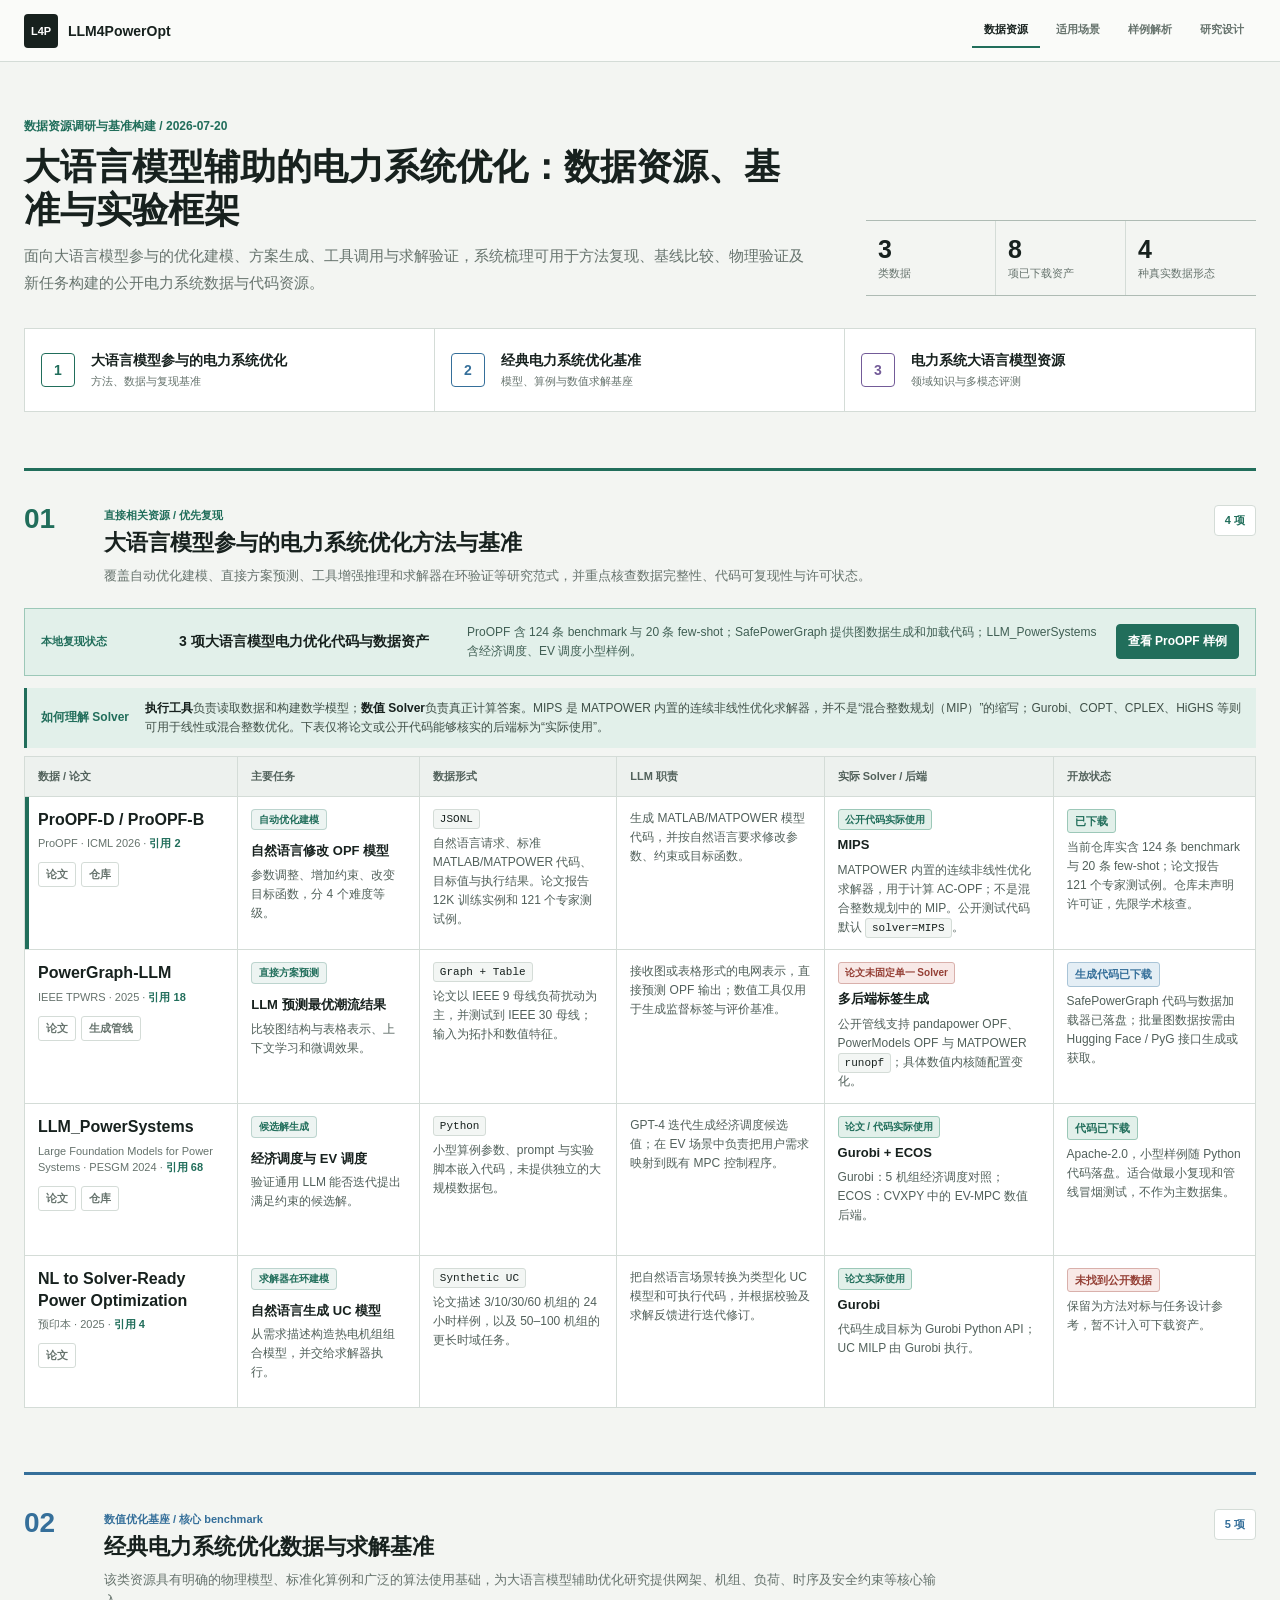
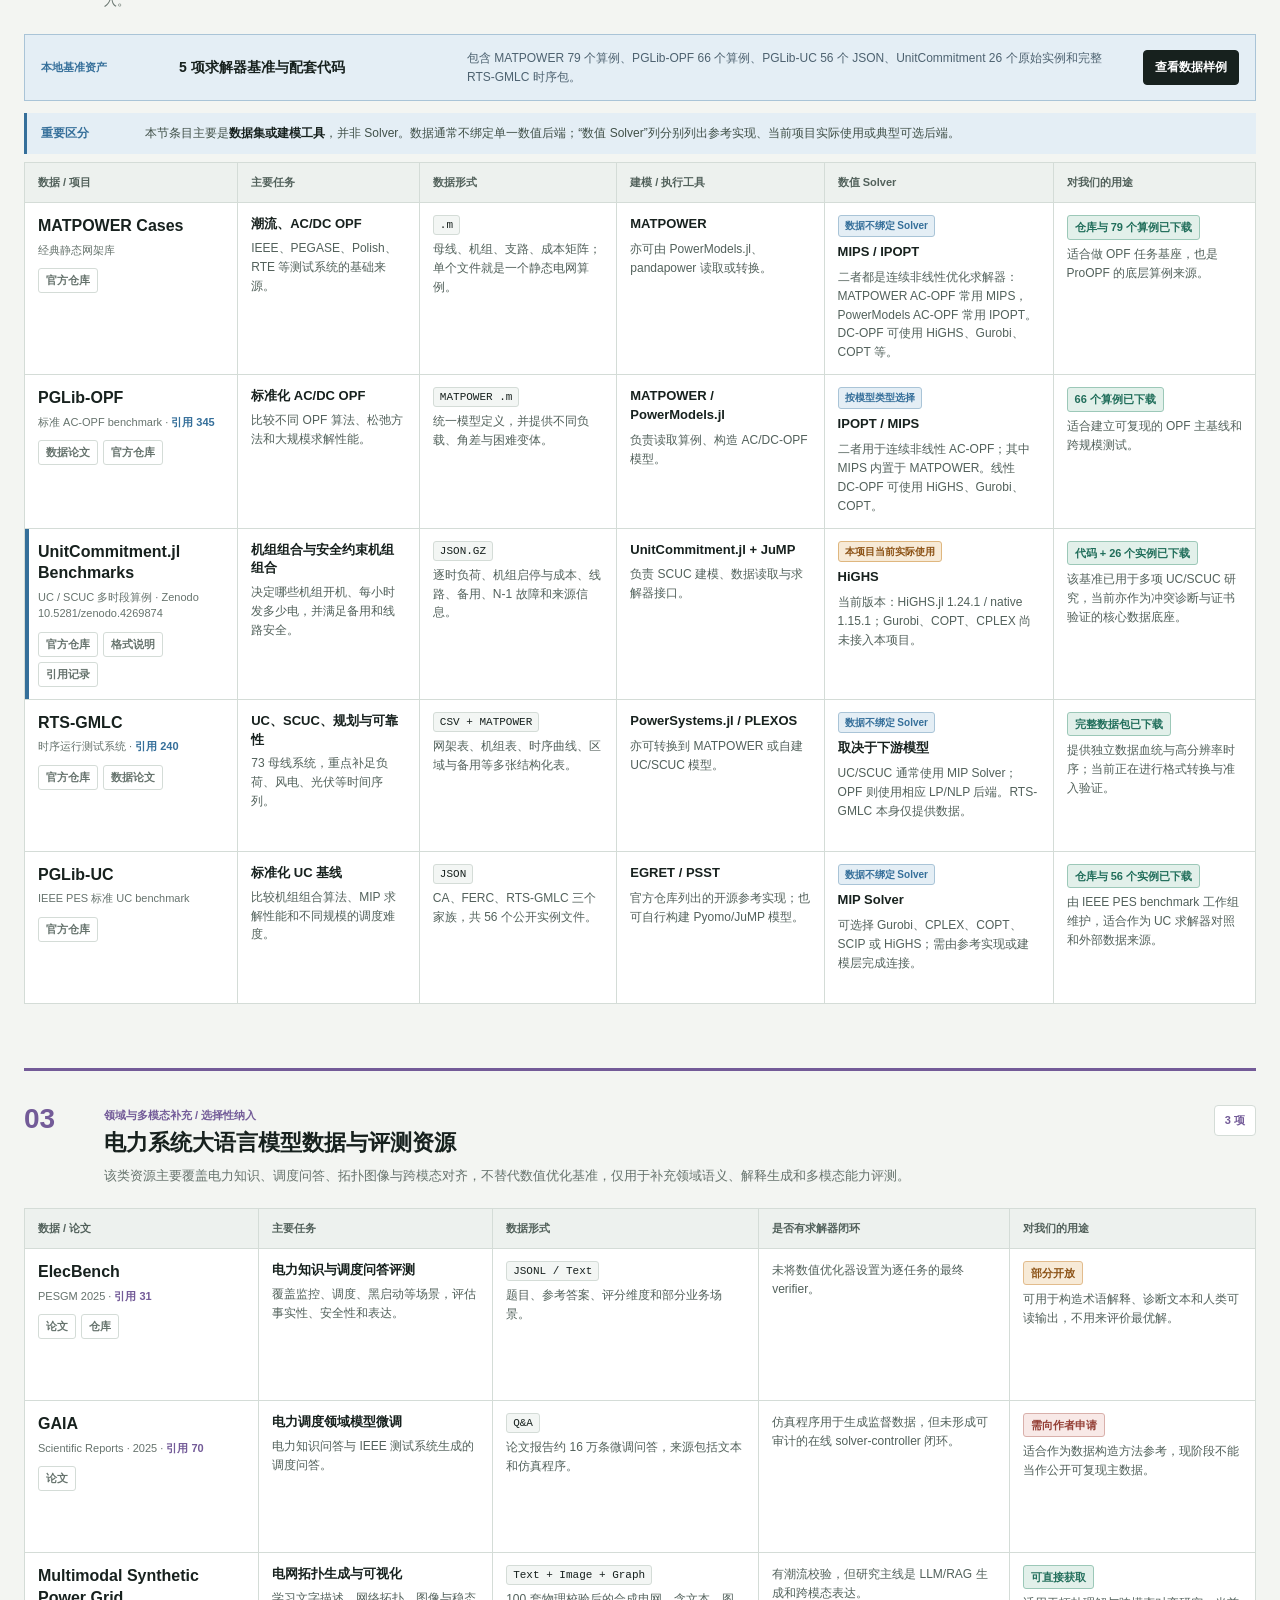
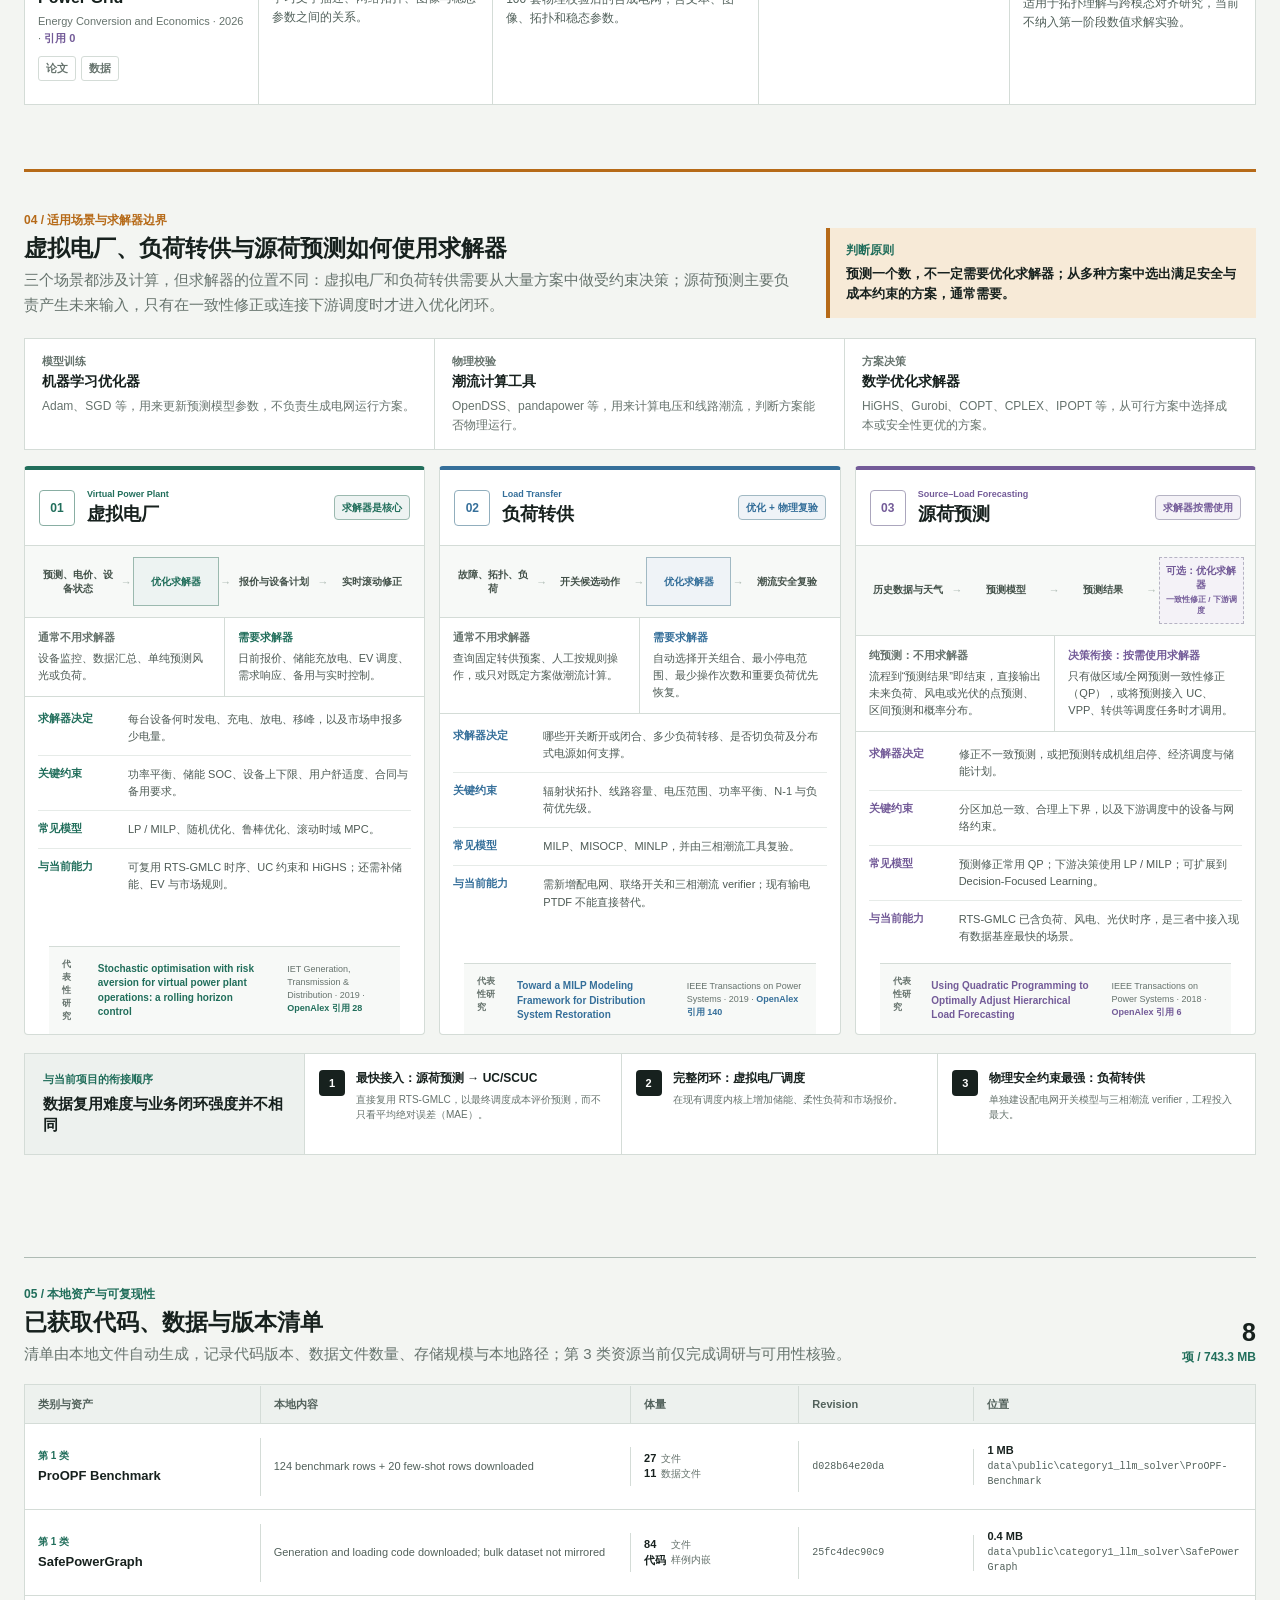
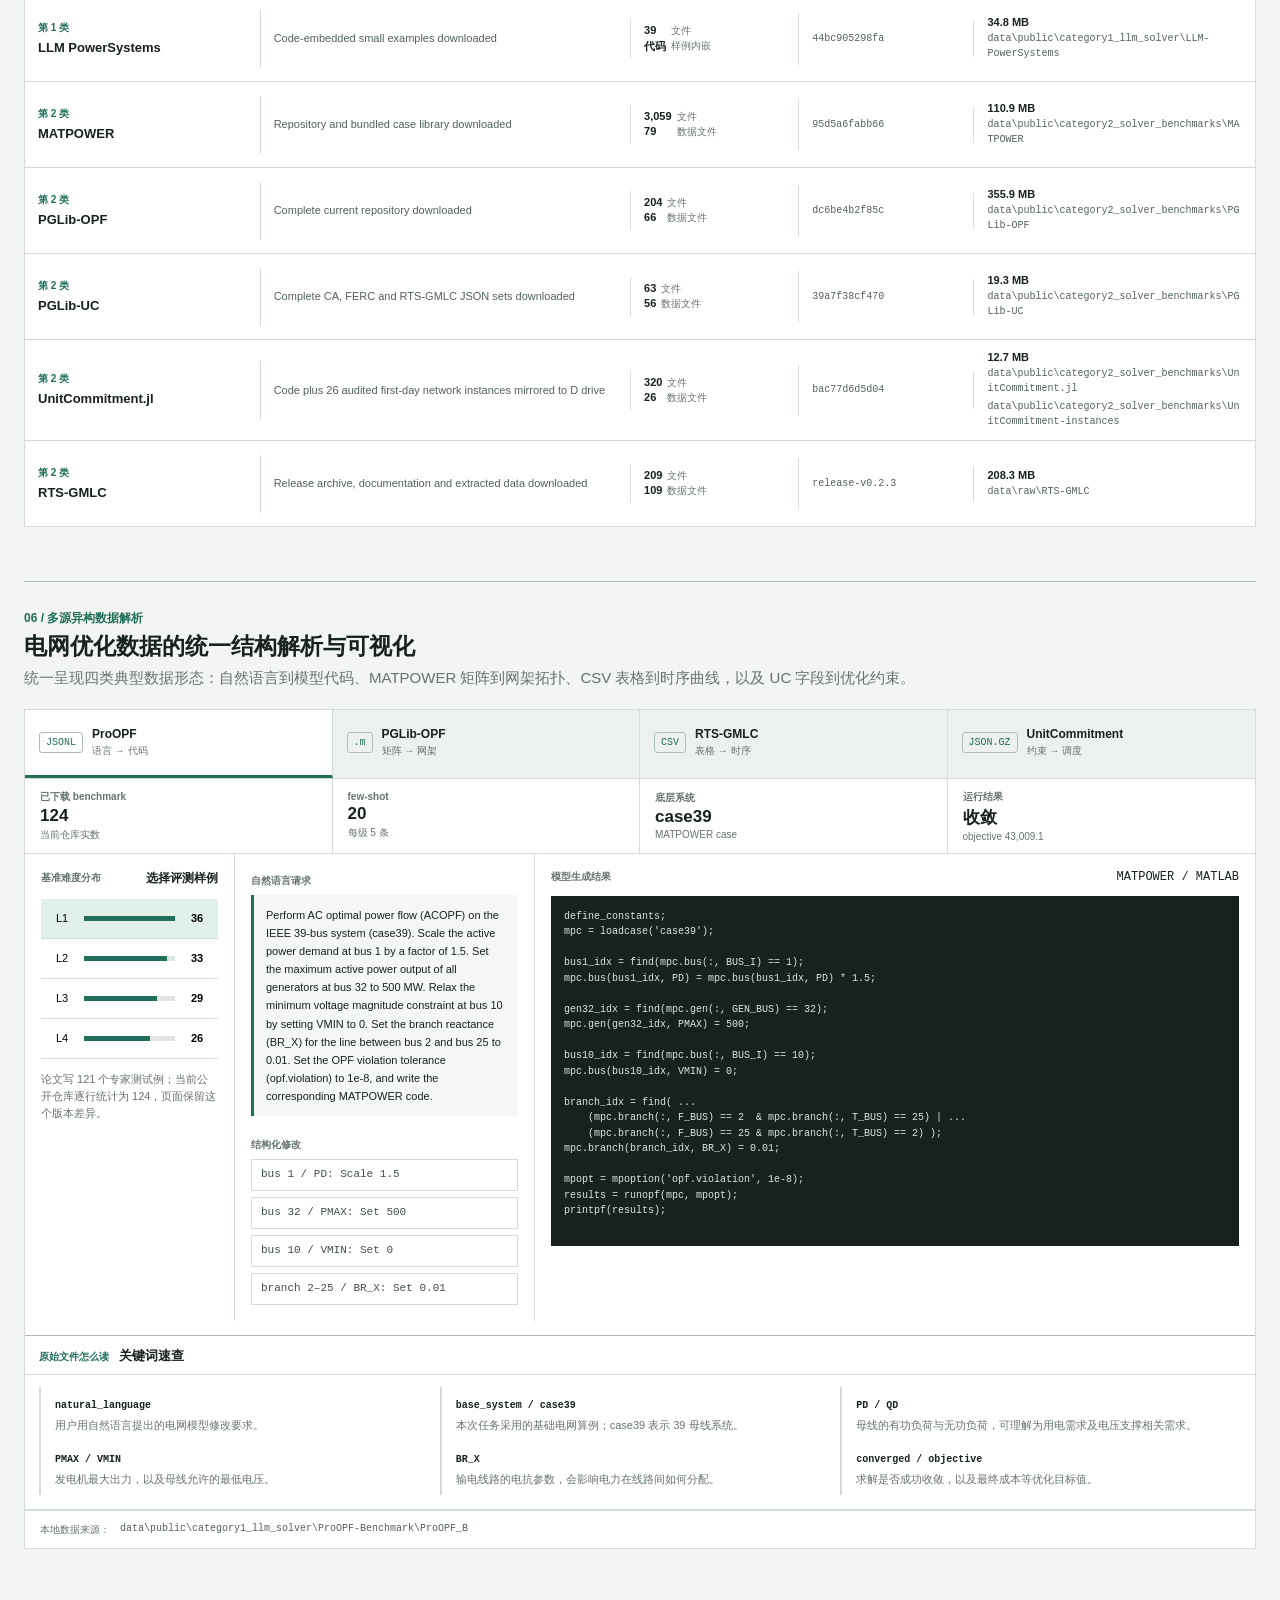
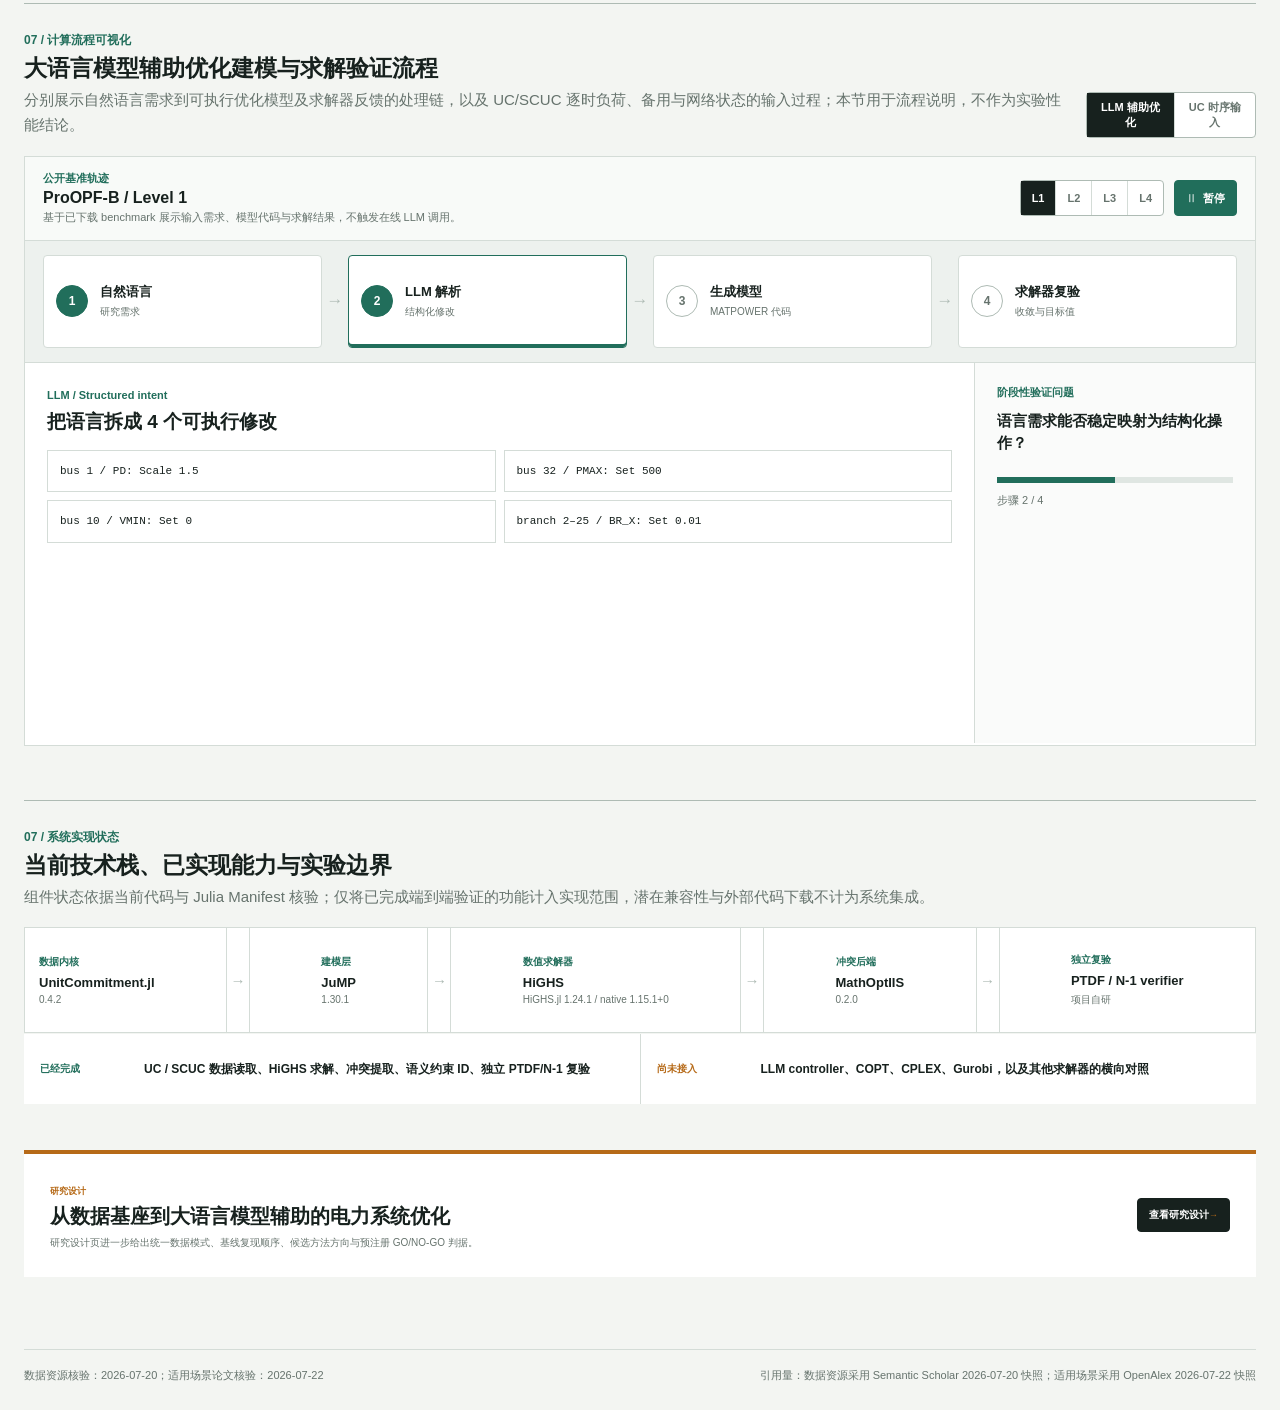
==== commit 8c0d1334: "Update site" ====
--- a/dataset/index.html
+++ b/dataset/index.html
@@ -15,6 +15,7 @@
     </a>
     <nav class="header-nav" aria-label="页面导航">
       <a class="is-active" href="index.html">数据资源</a>
+      <a href="#scenarios">适用场景</a>
       <a href="#examples">样例解析</a>
       <a href="research.html">研究设计</a>
     </nav>
@@ -235,10 +236,119 @@
       </div>
     </section>
 
+    <section class="scenario-section" id="scenarios" aria-labelledby="scenario-title">
+      <div class="section-heading scenario-heading">
+        <div>
+          <span>04 / 适用场景与求解器边界</span>
+          <h2 id="scenario-title">虚拟电厂、负荷转供与源荷预测如何使用求解器</h2>
+          <p>三个场景都涉及计算，但求解器的位置不同：虚拟电厂和负荷转供需要从大量方案中做受约束决策；源荷预测主要负责产生未来输入，只有在一致性修正或连接下游调度时才进入优化闭环。</p>
+        </div>
+        <div class="scenario-rule">
+          <span>判断原则</span>
+          <strong>预测一个数，不一定需要优化求解器；从多种方案中选出满足安全与成本约束的方案，通常需要。</strong>
+        </div>
+      </div>
+
+      <div class="solver-kind-band" aria-label="三类计算工具的区别">
+        <div><span>模型训练</span><strong>机器学习优化器</strong><p>Adam、SGD 等，用来更新预测模型参数，不负责生成电网运行方案。</p></div>
+        <div><span>物理校验</span><strong>潮流计算工具</strong><p>OpenDSS、pandapower 等，用来计算电压和线路潮流，判断方案能否物理运行。</p></div>
+        <div><span>方案决策</span><strong>数学优化求解器</strong><p>HiGHS、Gurobi、COPT、CPLEX、IPOPT 等，从可行方案中选择成本或安全性更优的方案。</p></div>
+      </div>
+
+      <div class="scenario-grid">
+        <article class="scenario-card scenario-vpp">
+          <header>
+            <div class="scenario-number">01</div>
+            <div><span>Virtual Power Plant</span><h3>虚拟电厂</h3></div>
+            <strong class="scenario-level level-core">求解器是核心</strong>
+          </header>
+          <div class="scenario-flow" aria-label="虚拟电厂计算流程">
+            <span>预测、电价、设备状态</span><i>→</i><b>优化求解器</b><i>→</i><span>报价与设备计划</span><i>→</i><span>实时滚动修正</span>
+          </div>
+          <div class="scenario-boundary">
+            <div><span>通常不用求解器</span><p>设备监控、数据汇总、单纯预测风光或负荷。</p></div>
+            <div><span>需要求解器</span><p>日前报价、储能充放电、EV 调度、需求响应、备用与实时控制。</p></div>
+          </div>
+          <dl class="scenario-facts">
+            <div><dt>求解器决定</dt><dd>每台设备何时发电、充电、放电、移峰，以及市场申报多少电量。</dd></div>
+            <div><dt>关键约束</dt><dd>功率平衡、储能 SOC、设备上下限、用户舒适度、合同与备用要求。</dd></div>
+            <div><dt>常见模型</dt><dd>LP / MILP、随机优化、鲁棒优化、滚动时域 MPC。</dd></div>
+            <div><dt>与当前能力</dt><dd>可复用 RTS-GMLC 时序、UC 约束和 HiGHS；还需补储能、EV 与市场规则。</dd></div>
+          </dl>
+          <footer class="scenario-paper">
+            <span>代表性研究</span>
+            <a href="https://ietresearch.onlinelibrary.wiley.com/doi/10.1049/iet-gtd.2018.5834" target="_blank" rel="noreferrer">Stochastic optimisation with risk aversion for virtual power plant operations: a rolling horizon control</a>
+            <small>IET Generation, Transmission &amp; Distribution · 2019 · <em>OpenAlex 引用 28</em></small>
+          </footer>
+        </article>
+
+        <article class="scenario-card scenario-transfer">
+          <header>
+            <div class="scenario-number">02</div>
+            <div><span>Load Transfer</span><h3>负荷转供</h3></div>
+            <strong class="scenario-level level-verified">优化 + 物理复验</strong>
+          </header>
+          <div class="scenario-flow" aria-label="负荷转供计算流程">
+            <span>故障、拓扑、负荷</span><i>→</i><span>开关候选动作</span><i>→</i><b>优化求解器</b><i>→</i><span>潮流安全复验</span>
+          </div>
+          <div class="scenario-boundary">
+            <div><span>通常不用求解器</span><p>查询固定转供预案、人工按规则操作，或只对既定方案做潮流计算。</p></div>
+            <div><span>需要求解器</span><p>自动选择开关组合、最小停电范围、最少操作次数和重要负荷优先恢复。</p></div>
+          </div>
+          <dl class="scenario-facts">
+            <div><dt>求解器决定</dt><dd>哪些开关断开或闭合、多少负荷转移、是否切负荷及分布式电源如何支撑。</dd></div>
+            <div><dt>关键约束</dt><dd>辐射状拓扑、线路容量、电压范围、功率平衡、N-1 与负荷优先级。</dd></div>
+            <div><dt>常见模型</dt><dd>MILP、MISOCP、MINLP，并由三相潮流工具复验。</dd></div>
+            <div><dt>与当前能力</dt><dd>需新增配电网、联络开关和三相潮流 verifier；现有输电 PTDF 不能直接替代。</dd></div>
+          </dl>
+          <footer class="scenario-paper">
+            <span>代表性研究</span>
+            <a href="https://www.osti.gov/pages/biblio/1507794" target="_blank" rel="noreferrer">Toward a MILP Modeling Framework for Distribution System Restoration</a>
+            <small>IEEE Transactions on Power Systems · 2019 · <em>OpenAlex 引用 140</em></small>
+          </footer>
+        </article>
+
+        <article class="scenario-card scenario-forecast">
+          <header>
+            <div class="scenario-number">03</div>
+            <div><span>Source–Load Forecasting</span><h3>源荷预测</h3></div>
+            <strong class="scenario-level level-conditional">求解器按需使用</strong>
+          </header>
+          <div class="scenario-flow" aria-label="源荷预测计算流程">
+            <span>历史数据与天气</span><i>→</i><span>预测模型</span><i>→</i><span>预测结果</span><i>→</i><b class="optional-solver">可选：优化求解器<small>一致性修正 / 下游调度</small></b>
+          </div>
+          <div class="scenario-boundary">
+            <div><span>纯预测：不用求解器</span><p>流程到“预测结果”即结束，直接输出未来负荷、风电或光伏的点预测、区间预测和概率分布。</p></div>
+            <div><span>决策衔接：按需使用求解器</span><p>只有做区域/全网预测一致性修正（QP），或将预测接入 UC、VPP、转供等调度任务时才调用。</p></div>
+          </div>
+          <dl class="scenario-facts">
+            <div><dt>求解器决定</dt><dd>修正不一致预测，或把预测转成机组启停、经济调度与储能计划。</dd></div>
+            <div><dt>关键约束</dt><dd>分区加总一致、合理上下界，以及下游调度中的设备与网络约束。</dd></div>
+            <div><dt>常见模型</dt><dd>预测修正常用 QP；下游决策使用 LP / MILP；可扩展到 Decision-Focused Learning。</dd></div>
+            <div><dt>与当前能力</dt><dd>RTS-GMLC 已含负荷、风电、光伏时序，是三者中接入现有数据基座最快的场景。</dd></div>
+          </dl>
+          <footer class="scenario-paper">
+            <span>代表性研究</span>
+            <a href="https://doi.org/10.1109/TPWRS.2018.2857628" target="_blank" rel="noreferrer">Using Quadratic Programming to Optimally Adjust Hierarchical Load Forecasting</a>
+            <small>IEEE Transactions on Power Systems · 2018 · <em>OpenAlex 引用 6</em></small>
+          </footer>
+        </article>
+      </div>
+
+      <div class="scenario-roadmap">
+        <div><span>与当前项目的衔接顺序</span><strong>数据复用难度与业务闭环强度并不相同</strong></div>
+        <ol>
+          <li><b>1</b><span><strong>最快接入：源荷预测 → UC/SCUC</strong><small>直接复用 RTS-GMLC，以最终调度成本评价预测，而不只看平均绝对误差（MAE）。</small></span></li>
+          <li><b>2</b><span><strong>完整闭环：虚拟电厂调度</strong><small>在现有调度内核上增加储能、柔性负荷和市场报价。</small></span></li>
+          <li><b>3</b><span><strong>物理安全约束最强：负荷转供</strong><small>单独建设配电网开关模型与三相潮流 verifier，工程投入最大。</small></span></li>
+        </ol>
+      </div>
+    </section>
+
     <section class="asset-section" id="local-assets" aria-labelledby="asset-title">
       <div class="section-heading">
         <div>
-          <span>04 / 本地资产与可复现性</span>
+          <span>05 / 本地资产与可复现性</span>
           <h2 id="asset-title">已获取代码、数据与版本清单</h2>
           <p>清单由本地文件自动生成，记录代码版本、数据文件数量、存储规模与本地路径；第 3 类资源当前仅完成调研与可用性核验。</p>
         </div>
@@ -250,7 +360,7 @@
     <section class="source-lab-section" id="examples" aria-labelledby="source-lab-title">
       <div class="section-heading">
         <div>
-          <span>05 / 多源异构数据解析</span>
+          <span>06 / 多源异构数据解析</span>
           <h2 id="source-lab-title">电网优化数据的统一结构解析与可视化</h2>
           <p>统一呈现四类典型数据形态：自然语言到模型代码、MATPOWER 矩阵到网架拓扑、CSV 表格到时序曲线，以及 UC 字段到优化约束。</p>
         </div>
@@ -286,7 +396,7 @@
     <section class="example-section" aria-labelledby="example-title">
       <div class="section-heading">
         <div>
-          <span>06 / 计算流程可视化</span>
+          <span>07 / 计算流程可视化</span>
           <h2 id="example-title">大语言模型辅助优化建模与求解验证流程</h2>
           <p>分别展示自然语言需求到可执行优化模型及求解器反馈的处理链，以及 UC/SCUC 逐时负荷、备用与网络状态的输入过程；本节用于流程说明，不作为实验性能结论。</p>
         </div>
@@ -355,8 +465,8 @@
   </main>
 
   <footer>
-    <span>公开状态与论文信息核验日期：2026-07-20</span>
-    <span>引用量为 Semantic Scholar 同日快照；“论文使用”不等于“数据已开放”</span>
+    <span>数据资源核验：2026-07-20；适用场景论文核验：2026-07-22</span>
+    <span>引用量：数据资源采用 Semantic Scholar 2026-07-20 快照；适用场景采用 OpenAlex 2026-07-22 快照</span>
   </footer>
 
   <script src="catalog-data.js"></script>
--- a/dataset/styles.css
+++ b/dataset/styles.css
@@ -1245,6 +1245,474 @@
   line-height: 1.35;
 }
 
+.scenario-section {
+  margin-top: 20px;
+  padding: 38px 0 48px;
+  scroll-margin-top: 72px;
+  border-top: 3px solid var(--amber);
+}
+
+.scenario-heading {
+  display: grid;
+  grid-template-columns: minmax(0, 1fr) minmax(320px, 430px);
+  gap: 32px;
+  align-items: end;
+}
+
+.scenario-heading > div:first-child > span {
+  color: var(--amber);
+}
+
+.scenario-heading p {
+  max-width: 860px;
+}
+
+.scenario-rule {
+  padding: 14px 16px;
+  border-left: 4px solid var(--amber);
+  background: var(--amber-soft);
+}
+
+.scenario-rule span,
+.solver-kind-band span,
+.scenario-card header span,
+.scenario-boundary span,
+.scenario-roadmap > div span {
+  display: block;
+  color: var(--muted);
+  font-size: 11px;
+  font-weight: 750;
+}
+
+.scenario-rule strong {
+  display: block;
+  margin-top: 5px;
+  font-size: 13px;
+  line-height: 1.55;
+}
+
+.solver-kind-band {
+  display: grid;
+  grid-template-columns: repeat(3, minmax(0, 1fr));
+  margin: 20px 0 16px;
+  border: 1px solid var(--line);
+  background: var(--surface);
+}
+
+.solver-kind-band > div {
+  min-width: 0;
+  padding: 15px 17px;
+  border-right: 1px solid var(--line);
+}
+
+.solver-kind-band > div:last-child {
+  border-right: 0;
+}
+
+.solver-kind-band strong {
+  display: block;
+  margin-top: 4px;
+  font-size: 14px;
+}
+
+.solver-kind-band p {
+  margin: 6px 0 0;
+  color: var(--muted);
+  font-size: 12px;
+  line-height: 1.55;
+}
+
+.scenario-grid {
+  display: grid;
+  grid-template-columns: repeat(3, minmax(0, 1fr));
+  gap: 14px;
+}
+
+.scenario-card {
+  --scenario-accent: var(--green);
+  display: flex;
+  min-width: 0;
+  flex-direction: column;
+  border: 1px solid var(--line);
+  border-top: 4px solid var(--scenario-accent);
+  border-radius: 4px;
+  background: var(--surface);
+}
+
+.scenario-transfer {
+  --scenario-accent: var(--blue);
+}
+
+.scenario-forecast {
+  --scenario-accent: var(--violet);
+}
+
+.scenario-card > header {
+  display: grid;
+  grid-template-columns: 38px minmax(0, 1fr) auto;
+  gap: 10px;
+  align-items: center;
+  min-height: 76px;
+  padding: 13px 14px;
+  border-bottom: 1px solid var(--line);
+}
+
+.scenario-number {
+  display: grid;
+  width: 36px;
+  height: 36px;
+  place-items: center;
+  border: 1px solid color-mix(in srgb, var(--scenario-accent) 42%, var(--line));
+  border-radius: 4px;
+  color: var(--scenario-accent);
+  font-size: 12px;
+  font-weight: 800;
+}
+
+.scenario-card header span {
+  color: var(--scenario-accent);
+  font-size: 9px;
+}
+
+.scenario-card h3 {
+  margin: 3px 0 0;
+  font-size: 18px;
+}
+
+.scenario-level {
+  max-width: 96px;
+  padding: 5px 7px;
+  border: 1px solid color-mix(in srgb, var(--scenario-accent) 32%, var(--line));
+  border-radius: 4px;
+  background: color-mix(in srgb, var(--scenario-accent) 8%, #fff);
+  color: var(--scenario-accent);
+  font-size: 10px;
+  line-height: 1.35;
+  text-align: center;
+}
+
+.scenario-flow {
+  display: flex;
+  align-items: stretch;
+  min-height: 72px;
+  padding: 11px;
+  border-bottom: 1px solid var(--line);
+  background: #f7f9f7;
+}
+
+.scenario-flow span,
+.scenario-flow b {
+  display: grid;
+  min-width: 0;
+  flex: 1 1 0;
+  place-items: center;
+  padding: 6px;
+  color: #435149;
+  font-size: 10px;
+  font-weight: 700;
+  line-height: 1.4;
+  text-align: center;
+}
+
+.scenario-flow b {
+  border: 1px solid color-mix(in srgb, var(--scenario-accent) 32%, var(--line));
+  background: color-mix(in srgb, var(--scenario-accent) 8%, #fff);
+  color: var(--scenario-accent);
+}
+
+.scenario-flow b.optional-solver {
+  border-style: dashed;
+}
+
+.scenario-flow b.optional-solver small {
+  display: block;
+  margin-top: 3px;
+  color: inherit;
+  font-size: 8px;
+  font-weight: 650;
+  line-height: 1.35;
+}
+
+.scenario-flow i {
+  display: grid;
+  flex: 0 0 14px;
+  place-items: center;
+  color: var(--line-strong);
+  font-size: 11px;
+  font-style: normal;
+}
+
+.scenario-boundary {
+  display: grid;
+  grid-template-columns: repeat(2, minmax(0, 1fr));
+  border-bottom: 1px solid var(--line);
+}
+
+.scenario-boundary > div {
+  min-width: 0;
+  padding: 12px 13px;
+}
+
+.scenario-boundary > div:first-child {
+  border-right: 1px solid var(--line);
+}
+
+.scenario-boundary > div:last-child span {
+  color: var(--scenario-accent);
+}
+
+.scenario-boundary p {
+  margin: 5px 0 0;
+  color: #4e5b55;
+  font-size: 11px;
+  line-height: 1.55;
+}
+
+.scenario-facts {
+  margin: 0;
+  padding: 4px 13px 8px;
+}
+
+.scenario-facts > div {
+  display: grid;
+  grid-template-columns: 82px minmax(0, 1fr);
+  gap: 8px;
+  padding: 10px 0;
+  border-bottom: 1px solid #e6ebe8;
+}
+
+.scenario-facts > div:last-child {
+  border-bottom: 0;
+}
+
+.scenario-facts dt,
+.scenario-facts dd {
+  margin: 0;
+}
+
+.scenario-facts dt {
+  color: var(--scenario-accent);
+  font-size: 11px;
+  font-weight: 750;
+}
+
+.scenario-facts dd {
+  color: #4e5b55;
+  font-size: 11px;
+  line-height: 1.55;
+}
+
+.scenario-card > footer {
+  margin-top: auto;
+  padding: 11px 13px;
+  border-top: 1px solid var(--line);
+  background: #f7f9f7;
+}
+
+.scenario-card > footer a {
+  color: var(--scenario-accent);
+  font-size: 10px;
+  font-weight: 700;
+  text-decoration: none;
+}
+
+.scenario-card > footer a:hover {
+  text-decoration: underline;
+}
+
+.scenario-paper > span,
+.scenario-paper > a,
+.scenario-paper > small {
+  display: block;
+}
+
+.scenario-paper > span {
+  color: var(--muted);
+  font-size: 9px;
+  font-weight: 750;
+}
+
+.scenario-paper > a {
+  margin-top: 4px;
+  line-height: 1.45;
+}
+
+.scenario-paper > small {
+  margin-top: 5px;
+  color: var(--muted);
+  font-size: 9px;
+  line-height: 1.45;
+}
+
+.scenario-paper em {
+  color: var(--scenario-accent);
+  font-style: normal;
+  font-weight: 750;
+}
+
+.scenario-roadmap {
+  display: grid;
+  grid-template-columns: 280px minmax(0, 1fr);
+  margin-top: 18px;
+  border: 1px solid var(--line);
+  background: var(--surface);
+}
+
+.scenario-roadmap > div {
+  display: grid;
+  align-content: center;
+  padding: 18px;
+  border-right: 1px solid var(--line);
+  background: #edf1ee;
+}
+
+.scenario-roadmap > div span {
+  color: var(--green);
+}
+
+.scenario-roadmap > div strong {
+  margin-top: 6px;
+  font-size: 15px;
+  line-height: 1.45;
+}
+
+.scenario-roadmap ol {
+  display: grid;
+  grid-template-columns: repeat(3, minmax(0, 1fr));
+  margin: 0;
+  padding: 0;
+  list-style: none;
+}
+
+.scenario-roadmap li {
+  display: grid;
+  grid-template-columns: 28px minmax(0, 1fr);
+  gap: 9px;
+  align-items: start;
+  min-width: 0;
+  padding: 16px 14px;
+  border-right: 1px solid var(--line);
+}
+
+.scenario-roadmap li:last-child {
+  border-right: 0;
+}
+
+.scenario-roadmap li > b {
+  display: grid;
+  width: 26px;
+  height: 26px;
+  place-items: center;
+  border-radius: 4px;
+  background: var(--ink);
+  color: #fff;
+  font-size: 11px;
+}
+
+.scenario-roadmap li strong,
+.scenario-roadmap li small {
+  display: block;
+}
+
+.scenario-roadmap li strong {
+  font-size: 12px;
+  line-height: 1.4;
+}
+
+.scenario-roadmap li small {
+  margin-top: 5px;
+  color: var(--muted);
+  font-size: 10px;
+  line-height: 1.5;
+}
+
+@media (max-width: 1080px) {
+  .scenario-heading,
+  .scenario-grid,
+  .scenario-roadmap {
+    grid-template-columns: 1fr;
+  }
+
+  .scenario-rule {
+    max-width: 760px;
+  }
+
+  .scenario-roadmap > div {
+    border-right: 0;
+    border-bottom: 1px solid var(--line);
+  }
+}
+
+@media (max-width: 860px) {
+  .solver-kind-band {
+    grid-template-columns: 1fr;
+  }
+
+  .solver-kind-band > div {
+    border-right: 0;
+    border-bottom: 1px solid var(--line);
+  }
+
+  .solver-kind-band > div:last-child {
+    border-bottom: 0;
+  }
+}
+
+@media (max-width: 620px) {
+  .scenario-section {
+    padding-bottom: 34px;
+  }
+
+  .scenario-card > header {
+    grid-template-columns: 38px minmax(0, 1fr);
+  }
+
+  .scenario-level {
+    grid-column: 2;
+    max-width: none;
+    width: fit-content;
+  }
+
+  .scenario-flow {
+    flex-direction: column;
+  }
+
+  .scenario-flow span,
+  .scenario-flow b {
+    width: 100%;
+    min-height: 42px;
+  }
+
+  .scenario-flow i {
+    min-height: 18px;
+    transform: rotate(90deg);
+  }
+
+  .scenario-boundary,
+  .scenario-roadmap ol {
+    grid-template-columns: 1fr;
+  }
+
+  .scenario-boundary > div:first-child {
+    border-right: 0;
+    border-bottom: 1px solid var(--line);
+  }
+
+  .scenario-facts > div {
+    grid-template-columns: 1fr;
+    gap: 4px;
+  }
+
+  .scenario-roadmap li {
+    border-right: 0;
+    border-bottom: 1px solid var(--line);
+  }
+
+  .scenario-roadmap li:last-child {
+    border-bottom: 0;
+  }
+}
+
 .solver-cell,
 .tool-cell {
   gap: 6px !important;
